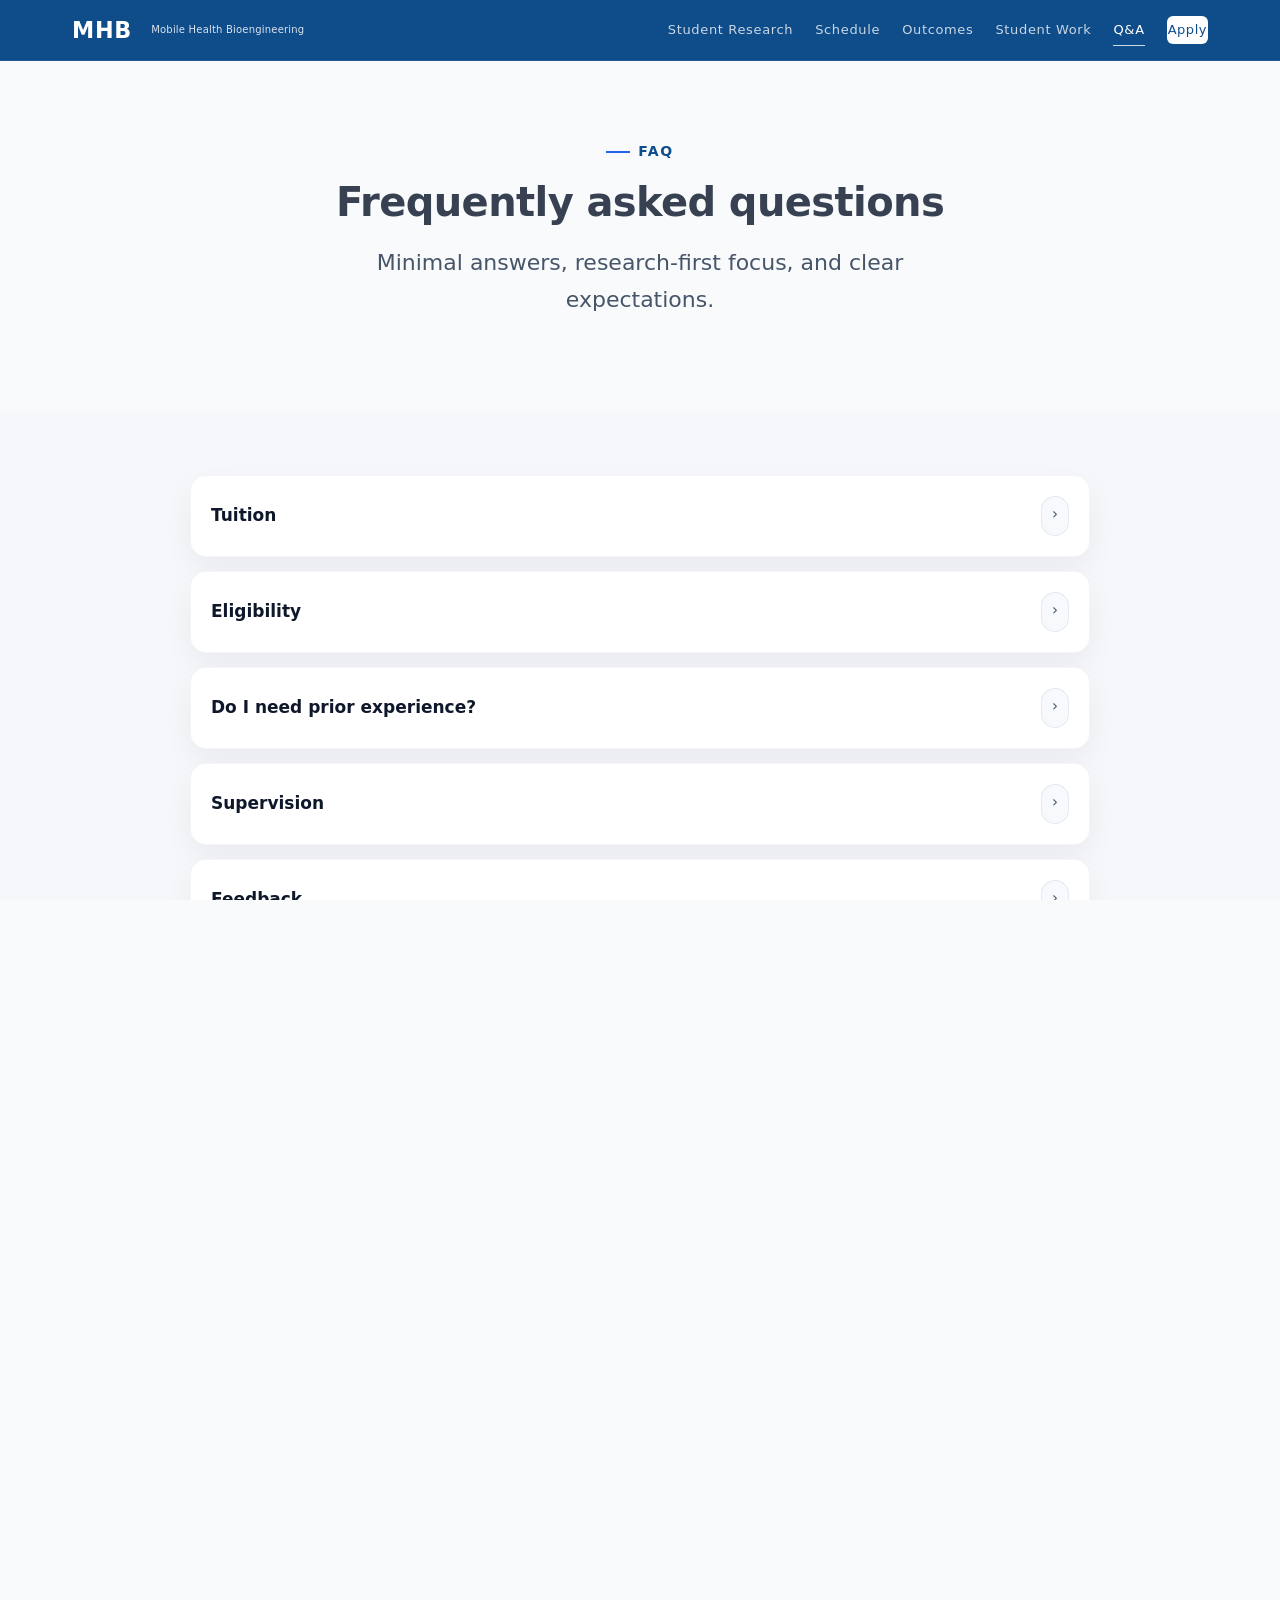
==== faq.html @ d77f0f06 "upload site" ====
<!doctype html>
<html lang="en">
<head>
  <meta charset="UTF-8" />
  <meta name="viewport" content="width=device-width, initial-scale=1.0" />
  <title>FAQ | Mobile Health Bioengineering (MHB)</title>
  <link rel="icon" href="favicon.ico?v=2" />
  <link rel="icon" type="image/png" sizes="32x32" href="favicon-32.png?v=2" />
  <link rel="icon" type="image/png" sizes="16x16" href="favicon-16.png?v=2" />
  <link rel="apple-touch-icon" href="apple-touch-icon.png?v=2" />
  <link rel="stylesheet" href="styles.css" />
</head>
<body>
  <a class="skip-link" href="#main">Skip to content</a>

  <header class="site-header">
    <div class="container header-inner">
            <a href="index.html" class="brand logo-wrapper" aria-label="Go to homepage">
        <img class="brand-logo logo" src="logo-navbar.svg" alt="Mobile Health Bioengineering logo" />
        <small>Mobile Health Bioengineering</small>
      </a>
      <button type="button" class="nav-toggle" id="nav-toggle" aria-expanded="false" aria-controls="primary-nav" aria-label="Open menu">
        <span class="nav-toggle-bars" aria-hidden="true">
          <span class="nav-toggle-bar"></span>
          <span class="nav-toggle-bar"></span>
          <span class="nav-toggle-bar"></span>
        </span>
      </button>
      <nav class="nav" id="primary-nav" aria-label="Primary">
        <a data-nav="student-research" href="index.html#student-research">Student Research</a>
        <a data-nav="schedule" href="schedule.html">Schedule</a>
        <a data-nav="outcomes" href="program-outcomes.html">Outcomes</a>
        <a data-nav="showcase" href="showcase.html">Student Work</a>
        <a data-nav="faq" href="faq.html">Q&amp;A</a>
        <a class="nav-apply" href="https://forms.gle/hPSidrdWYzqVXL1z7" target="_blank" rel="noreferrer">Apply</a>
      </nav>
    </div>
  </header>

  <main id="main" class="main">
    <section class="section-tight">
      <div class="container faq-page-header">
        <div class="page-centered">
          <div class="section-title">FAQ</div>
          <h1 class="h2">Frequently asked questions</h1>
          <p class="lead faq-page-intro">
            Minimal answers, research-first focus, and clear expectations.
          </p>
        </div>
      </div>
    </section>

    <section class="section faq-page-section">
      <div class="container">
        <div class="faq-shell">
          <div class="faq" aria-label="FAQ accordion">
          <details>
            <summary>
              <span class="q">Tuition</span>
              <span class="chev" aria-hidden="true"><span>›</span></span>
            </summary>
            <div class="a">
              <p><strong>Program tuition:</strong> <strong>$7,500</strong>.</p>
              <p style="margin-top:12px;"><strong>Additional fee ($1,500):</strong> covers coordinated <strong>housing and meals</strong> during the onsite segment, together with <strong>equipment and materials</strong> required for labs, prototyping, and project work (allocated by the program; not a separate retail purchase).</p>
              <p style="margin-top:12px;color:var(--muted);font-size:14px;">Figures are stated in USD; any updates are confirmed at offer or enrollment.</p>
            </div>
          </details>

          <details>
            <summary>
              <span class="q">Eligibility</span>
              <span class="chev" aria-hidden="true"><span>›</span></span>
            </summary>
            <div class="a">
              <p>MHB is intended for <strong>high school and undergraduate students</strong> who want structured, mentor-led exposure to mobile health, wearable sensing, and bioengineering research—not a passive lecture series, but a sequenced research experience with lab deliverables.</p>
              <p style="margin-top:12px;">We do <strong>not</strong> expect prior research publications or advanced programming. Helpful (but not strictly required) backgrounds include: comfort with high-school mathematics and basic science coursework; willingness to read short technical excerpts; and reliable written English for notes, short summaries, and team communication. Students should be prepared to follow safety and protocol guidance in shared lab settings.</p>
            </div>
          </details>

          <details>
            <summary>
              <span class="q">Do I need prior experience?</span>
              <span class="chev" aria-hidden="true"><span>›</span></span>
            </summary>
            <div class="a">
              <strong>No experience is required</strong>. Students are supported through foundations, lab guidance, and structured research milestones.
            </div>
          </details>

          <details>
            <summary>
              <span class="q">Supervision</span>
              <span class="chev" aria-hidden="true"><span>›</span></span>
            </summary>
            <div class="a">
              Students receive <strong>full support</strong> throughout online and onsite phases, including lab mentorship and research check-ins.
            </div>
          </details>

          <details>
            <summary>
              <span class="q">Feedback</span>
              <span class="chev" aria-hidden="true"><span>›</span></span>
            </summary>
            <div class="a">
              Feedback is delivered through <strong>mentorship</strong>: review cycles on proposals, data interpretation, and presentation preparation.
            </div>
          </details>

          <details>
            <summary>
              <span class="q">Outcomes</span>
              <span class="chev" aria-hidden="true"><span>›</span></span>
            </summary>
            <div class="a">
              Students leave with a <strong>research proposal</strong>, documented <strong>hands-on lab experience</strong>, and practice in scientific communication.
            </div>
          </details>

          <details>
            <summary>
              <span class="q">What makes MHB different?</span>
              <span class="chev" aria-hidden="true"><span>›</span></span>
            </summary>
            <div class="a">
              <p>Most short programs either teach tools in isolation or offer a generic “STEM experience.” MHB is built as a <strong>compressed research arc</strong>: you move from motivating clinical or behavioral questions, through measurement design and wearable sensing, to signal interpretation, responsible use of data, and scientific communication—closer to how contemporary mHealth labs actually operate.</p>
              <p style="margin-top:12px;">The sequence deliberately couples <strong>hardware and software literacy</strong> (sensing modalities, constraints, failure modes) with <strong>methods thinking</strong> (what can be claimed from which signals, and what cannot). That integration is what allows work to feel like research engineering rather than a kit-based exercise.</p>
              <p style="margin-top:12px;">MHB also situates the technical stack in a <strong>real institutional and translational context</strong>: proximity to leading medical and engineering ecosystems, and collaboration with industry partners in wearable health, frames problems the way funders, clinicians, and reviewers frame them—feasibility, human factors, and evidence quality included.</p>
              <p style="margin-top:12px;color:var(--muted);font-size:14px;">In short: the difference is not a single flashy project, but a coherent pipeline from question → instrumentation → analysis → communication, held to the expectations of serious mobile health inquiry.</p>
            </div>
          </details>
        </div>
        </div>
      </div>
    </section>

    <section class="section-tight">
      <div class="container soft-cta">
        <div class="section-title">If you’re ready</div>
        <div class="h2">Apply to MHB</div>
        <p class="cta-note">Limited spots available. Applications are reviewed by faculty.</p>
        <div class="cta-wrap apply-cta-actions">
          <a class="btn btn-primary btn-apply" href="https://forms.gle/hPSidrdWYzqVXL1z7" target="_blank" rel="noreferrer">Apply Now</a>
          <a class="btn btn-secondary" href="mailto:chris@sensewhyinc.com?subject=MHB%20Inquiry">Contact Us</a>
        </div>
      </div>
    </section>
  </main>

  <footer class="footer">
    <div class="container footer-inner">
      <div>
        <div style="font-weight:680;color:var(--text);">Mobile Health Bioengineering (MHB)</div>
        <div style="margin-top:6px;">Hands-on mobile health, sensing, and bioengineering research education.</div>
      </div>
      <div style="max-width:46ch;">
        <div>Contact: <span class="muted">chris@sensewhyinc.com</span></div>
        <div style="margin-top:6px;">Selective mobile health and bioengineering research program.</div>
      </div>
      <div class="footer-col footer-partner">
        <div class="footer-partner-name">SenseWhy Inc.</div>
        <p class="footer-partner-tagline">Mobile health technology company · Wearable sensing, behavioral analytics, and digital health systems.</p>
        <p class="footer-partner-address">Chicago, Illinois, United States</p>
        <p class="footer-partner-web"><a href="https://www.sensewhyinc.com/" target="_blank" rel="noopener noreferrer">sensewhyinc.com</a></p>
      </div>
    </div>
  </footer>

  <script defer src="site.js"></script>
</body>
</html>
---- styles.css ----
:root{
  --bg:#FFFFFF;
  --text:#0f172a;
  --muted:#475569;
  --line:#D5E4F4;
  --soft:#EDF6FF;
  --focus:#71B7FF;
  --primary:#0F4C8A;
  --secondary:#71B7FF;
  --lab-bg:#F4FAFF;
  --lab-section:#E8F3FF;
  --radius:18px;
  --surface-radius:16px;
  --shadow-soft:0 8px 24px rgba(0,0,0,0.04);
  --shadow-soft-hover:0 16px 40px rgba(0,0,0,0.08);
}

*{ box-sizing:border-box; }

html,body{ height:100%; }

body{
  margin:0;
  background:#f8fafc;
  color:#374151;
  font-family: ui-sans-serif, system-ui, -apple-system, Segoe UI, Roboto, Helvetica, Arial, "Apple Color Emoji","Segoe UI Emoji";
  font-size:15px;
  line-height:1.7;
}

html{
  -webkit-text-size-adjust:100%;
  text-size-adjust:100%;
  scroll-padding-top:96px;
}

html, body{
  overflow-x:hidden;
  max-width:100%;
}

img, video, svg, canvas{
  max-width:100%;
  height:auto;
}

h1, h2, h3{
  letter-spacing:-0.02em;
  line-height:1.2;
}

h1{
  font-size:36px;
  line-height:1.2;
  font-weight:700;
}

h2{
  font-size:26px;
  line-height:1.3;
  font-weight:600;
}

h3{
  font-size:20px;
  line-height:1.4;
  font-weight:600;
}

h4{
  font-size:14px;
  letter-spacing:0.06em;
  text-transform:uppercase;
  color:#6B7280;
}

p{
  line-height:1.7;
  color:#374151;
  margin-bottom:12px;
  max-width:65ch;
}

ul{
  padding-left:18px;
}

li{
  line-height:1.65;
}

a{ color:inherit; text-decoration:none; }
a:hover{ text-decoration:underline; }

.skip-link{
  position:absolute;
  left:-999px;
  top:8px;
  background: #ffffff;
  border:1px solid var(--line);
  padding:10px 12px;
  border-radius:12px;
  z-index:999;
}
.skip-link:focus{ left:12px; outline:2px solid var(--focus); outline-offset:2px; }

.container{
  max-width:1200px;
  padding:0 24px;
  margin:0 auto;
}

.site-header{
  position:fixed;
  left:0;
  right:0;
  top:0;
  background: var(--primary);
  backdrop-filter: blur(0);
  border-bottom:1px solid rgba(255,255,255,0.08);
  z-index:20;
  transition: background 300ms ease, backdrop-filter 300ms ease, border-color 300ms ease, box-shadow 300ms ease;
}

.site-header.scrolled{
  background: rgba(15,76,138,0.92);
  backdrop-filter: blur(12px);
  border-bottom-color: rgba(255,255,255,0.1);
  box-shadow: 0 8px 24px rgba(10,48,92,0.22);
}

.header-inner{
  display:flex;
  align-items:center;
  justify-content:space-between;
  padding:16px 32px;
  gap:26px;
  transition: padding 300ms ease;
}

.site-header.scrolled .header-inner{
  padding:12px 32px;
}

/* Mobile nav toggle — hidden on desktop */
.nav-toggle{
  display:none;
  align-items:center;
  justify-content:center;
  width:44px;
  height:44px;
  padding:0;
  margin:0 0 0 auto;
  border:1px solid rgba(255,255,255,0.38);
  border-radius:10px;
  background:rgba(255,255,255,0.1);
  color:#fff;
  cursor:pointer;
  flex-shrink:0;
  transition:background 0.2s ease, border-color 0.2s ease;
}

.nav-toggle:hover{
  background:rgba(255,255,255,0.16);
  border-color:rgba(255,255,255,0.55);
}

.nav-toggle:focus-visible{
  outline:2px solid var(--focus);
  outline-offset:2px;
}

.nav-toggle-bars{
  display:flex;
  flex-direction:column;
  justify-content:center;
  gap:5px;
  width:20px;
}

.nav-toggle-bar{
  display:block;
  height:2px;
  width:100%;
  background:#fff;
  border-radius:1px;
  transition:transform 0.25s ease, opacity 0.2s ease;
}

.site-header.is-nav-open .nav-toggle-bar:nth-child(1){
  transform:translateY(7px) rotate(45deg);
}

.site-header.is-nav-open .nav-toggle-bar:nth-child(2){
  opacity:0;
}

.site-header.is-nav-open .nav-toggle-bar:nth-child(3){
  transform:translateY(-7px) rotate(-45deg);
}

.brand,
.logo-wrapper{
  display:flex;
  align-items:center;
  gap:12px;
  color:#ffffff;
  text-decoration:none;
}

.logo-wrapper{
  cursor:pointer;
  transition:opacity 0.2s ease;
}

.logo-wrapper:hover,
.logo-wrapper:focus-visible{
  text-decoration:none;
  opacity:0.85;
}

.logo-wrapper:focus-visible{
  outline:2px solid var(--focus);
  outline-offset:3px;
}

.brand small{
  display:inline-block;
  margin:0;
  padding:0;
  border:0;
  color:rgba(255,255,255,0.85);
  font-weight:500;
  font-size:10px;
  line-height:1.25;
  letter-spacing:0.02em;
  text-transform:none;
  white-space:nowrap;
  text-decoration:none;
}

.brand small::before,
.brand small::after{
  content:none;
}

.brand-logo,
.logo{
  display:block;
  flex-shrink:0;
  height:28px;
  width:auto;
  max-height:28px;
  object-fit:contain;
  object-position:left center;
  background:transparent;
  padding:0;
  margin:0;
  border:0;
  mix-blend-mode:normal;
  opacity:1;
}

.brand-logo:hover,
.logo:hover{
  opacity:1;
}

.nav{
  display:flex;
  flex-wrap:wrap;
  gap:22px;
  justify-content:flex-end;
  align-items:center;
}
.nav a{
  position:relative;
  font-size:13px;
  color:rgba(255,255,255,0.78);
  letter-spacing:0.05em;
  font-weight:400;
  text-decoration:none;
  padding:2px 0;
  border:none;
  border-radius:0;
}
.nav a:hover{
  color:#ffffff;
  text-decoration:none;
}
.nav a.active{
  color:#ffffff;
}
.nav a::after{
  content:"";
  position:absolute;
  left:0;
  bottom:-3px;
  width:100%;
  height:1px;
  background:rgba(255,255,255,0.8);
  transform:scaleX(0);
  transform-origin:left;
  transition:transform 200ms ease;
}
.nav a:hover::after{
  transform:scaleX(1);
}
.nav a.active::after{
  transform:scaleX(1);
}

.nav a.nav-apply{
  border:1px solid rgba(255,255,255,0.72);
  border-radius:6px;
  padding:7px 12px;
  letter-spacing:0.04em;
  color:var(--primary);
  background:#ffffff;
}
.nav a.nav-apply::after{
  display:none;
}
.nav a.nav-apply:hover{
  background:var(--lab-bg);
  border-color:#ffffff;
  color:var(--primary);
}
.nav a.nav-apply.active{
  border-color:#ffffff;
  color:var(--primary);
}

.main{
  padding-bottom:64px;
  padding-top:96px;
}

.section{
  padding-top:64px;
  padding-bottom:64px;
  margin-top:48px;
}

.section-tight{
  padding-top:44px;
  padding-bottom:44px;
}

.section-title{
  margin:0 0 14px 0;
  font-size:14px;
  letter-spacing:0.12em;
  text-transform:uppercase;
  color:var(--primary);
  font-weight:650;
}

.section-title::before{
  content:"";
  display:inline-block;
  width:24px;
  height:2px;
  background:#2563eb;
  margin-right:8px;
  vertical-align:middle;
}

.section-heading{
  max-width:760px;
  margin-bottom:24px;
}

.student-research-heading-compact{
  margin-bottom:24px;
}

.student-research-heading-compact .section-heading-copy{
  margin-top:0;
}

.section-heading-title{
  margin:0 0 8px 0;
  color:var(--text);
  font-size:clamp(34px, 4vw, 48px);
  line-height:1.2;
  letter-spacing:-0.02em;
  font-weight:690;
}

.section-heading-copy{
  margin:0;
  max-width:640px;
  color:rgba(0,0,0,0.6);
  font-size:17px;
  line-height:1.6;
}

.surface-card{
  padding:20px;
  border:1px solid rgba(0,0,0,0.04);
  border-radius:16px;
  background:#ffffff;
  box-shadow:0 8px 24px rgba(0,0,0,0.04);
  transition:all 0.2s ease;
}

.surface-card:hover{
  transform:translateY(-2px);
  border-color:rgba(0,0,0,0.06);
  box-shadow:0 12px 32px rgba(0,0,0,0.06);
}

.home-section-muted{
  background:#f1f5f9;
}

.home-section-accent{
  background:#f8fafc;
}

.section-tight.home-section-accent{
  padding-top:36px;
  padding-bottom:28px;
}


.research-questions{
  display:flex;
  flex-direction:column;
  gap:32px;
  margin-top:40px;
}

.research-question{
  max-width:38rem;
}

.question-left{
  align-self:flex-start;
}

.question-center{
  align-self:center;
}

.question-right{
  align-self:flex-end;
  text-align:right;
}

.question-offset{
  margin-left:48px;
}

.question-last{
  margin-right:40px;
}

.research-question-inner{
  display:inline-block;
  transition:transform 300ms ease-out, color 300ms ease-out;
}

.research-question-inner:hover{
  transform:translateX(3px);
}

.research-question-num{
  margin-bottom:10px;
  font-size:11px;
  font-weight:500;
  letter-spacing:0.2em;
  color:rgba(15,76,138,0.32);
}

.research-question p{
  margin:0;
  font-size:clamp(20px, 2vw, 24px);
  line-height:1.75;
  font-weight:500;
  color:var(--text);
  transition:color 300ms ease-out;
}

.research-question-inner:hover p{
  color:var(--primary);
}

.student-research-heading{
  max-width:760px;
  margin-top:4px;
}

.student-research-title{
  margin:0;
  color:var(--text);
  font-size:clamp(38px, 4.4vw, 56px);
  line-height:1.02;
  letter-spacing:-0.03em;
  font-weight:690;
}

.student-research-subtitle{
  margin:16px 0 0 0;
  color:var(--muted);
  font-size:18px;
  line-height:1.75;
}

.student-research-featured{
  display:flex;
  flex-direction:column;
  gap:24px;
  margin-top:24px;
  margin-bottom:16px;
}

.featured-project{
  display:grid;
  grid-template-columns:1.2fr 1fr;
  gap:40px;
  align-items:center;
  padding:32px;
  border-radius:20px;
  background:#ffffff;
}

.student-research-feature-panel{
  flex:1 1 0;
  display:flex;
  flex-direction:column;
  padding:24px;
}

.featured-content{
  display:flex;
  flex-direction:column;
  justify-content:center;
  max-width:640px;
  padding:0;
}

.student-research-feature-title{
  margin:0;
  color:var(--text);
  font-size:clamp(30px, 3vw, 42px);
  line-height:1.12;
  letter-spacing:-0.03em;
  font-weight:640;
}

.student-research-feature-copy{
  max-width:52ch;
  margin:16px 0 0 0;
  color:var(--muted);
  font-size:16px;
  line-height:1.7;
}

.student-research-tag-row{
  display:flex;
  flex-wrap:wrap;
  gap:12px;
  margin-top:24px;
}

.student-research-tag{
  display:inline-flex;
  align-items:center;
  justify-content:center;
  border:1px solid transparent;
  border-radius:999px;
  background:rgba(37, 99, 235, 0.08);
  padding:6px 12px;
  color:#2563eb;
  font-size:11px;
  font-weight:500;
  letter-spacing:0.02em;
}

.student-research-components{
  margin-top:32px;
}

.section-container{
  width:100%;
  max-width:1200px;
  margin:0 auto;
  margin-top:0;
  padding:0 24px;
  padding-top:0;
}

.student-research-components-label{
  margin:0 0 12px 0;
  color:#9ca3af;
  font-size:12px;
  letter-spacing:0.12em;
  text-transform:uppercase;
}

.student-research-components-grid{
  display:grid;
  grid-template-columns:repeat(3, minmax(0, 1fr));
  gap:20px;
}

.student-research-component-card{
  min-height:100%;
  padding:18px 18px 16px 18px;
  border-radius:16px;
  border:1px solid rgba(15,23,42,0.05);
  border-top:3px solid rgba(59,130,246,0.35);
  background:#f8fbff;
  box-shadow:0 8px 22px rgba(15,23,42,0.04);
  transition:transform 0.2s ease, box-shadow 0.2s ease, border-color 0.2s ease;
}

.student-research-component-card:hover{
  transform:translateY(-2px);
  box-shadow:0 14px 32px rgba(15,23,42,0.08);
  border-color:rgba(15,23,42,0.08);
}

.student-research-component-card h4{
  margin:0;
  color:var(--text);
  font-size:16px;
  line-height:1.2;
  font-weight:680;
  letter-spacing:-0.01em;
}

.student-research-component-card p{
  margin:10px 0 0 0;
  color:var(--muted);
  font-size:14px;
  line-height:1.65;
}

.component-image{
  width:100%;
  height:120px;
  object-fit:cover;
  border-radius:10px;
  margin-bottom:12px;
}

.student-research-poster-card{
  display:flex;
  align-items:center;
  justify-content:center;
  padding:0;
  text-decoration:none;
  width:100%;
  cursor:pointer;
}

.student-research-poster-card img{
  width:100%;
  max-width:420px;
  height:auto;
  display:block;
  border-radius:12px;
  object-fit:contain;
  background:#f8fafc;
  box-shadow:0 10px 28px rgba(15,23,42,0.08);
  transition:transform 0.25s ease, box-shadow 0.25s ease;
}

.student-research-poster-card:hover img{
  transform:scale(1.02);
  box-shadow:0 18px 44px rgba(15,23,42,0.14);
}

.featured-image{
  display:flex;
  justify-content:center;
  align-items:center;
}

.student-research-topics{
  border-top:1px solid rgba(0,0,0,0.06);
  margin-top:16px;
  padding-top:20px;
}

.student-research-topics-shell{
  max-width:1200px;
  margin:0 auto;
  margin-top:0;
  padding:0;
  border-radius:0;
  background:transparent;
}

.project-grid{
  display:grid;
  grid-template-columns:repeat(3, 1fr);
  gap:28px;
  margin-top:16px;
  align-items:stretch;
}

.student-research-topics-grid{
  grid-template-columns:repeat(3, 1fr);
  gap:24px;
  margin-top:0;
  align-items:stretch;
}

.student-research-topic-link{
  display:block;
  height:100%;
  color:inherit;
  text-decoration:none;
}

.student-research-topic-link:hover{
  text-decoration:none;
}

.student-research-topics .project-card{
  width:100%;
  height:100%;
  display:flex;
  flex-direction:column;
  justify-content:space-between;
  background:#ffffff;
  border:1px solid rgba(17,24,39,0.06);
  border-radius:16px;
  padding:20px;
  transition:all 0.2s ease;
}

.student-research-topics .project-card:hover{
  transform:translateY(-4px);
  box-shadow:0 8px 24px rgba(0,0,0,0.08);
}

.student-research-topics .student-research-sticker-thumb{
  margin:0 0 16px 0;
  width:100%;
  height:180px;
  border-radius:12px;
  overflow:hidden;
  background:#f3f8ff;
  box-shadow:none;
}

.student-research-topics .student-research-sticker-thumb img{
  display:block;
  width:100%;
  height:160px;
  object-fit:cover;
  border-radius:12px;
}

.student-research-topics .project-card img{
  transition:transform 0.3s ease;
}

.student-research-topics .project-card:hover img{
  transform:scale(1.05);
}

.student-research-topics .project-tag{
  margin:0 0 8px 0;
  font-size:12px;
  color:#6b7280;
  letter-spacing:0.05em;
  text-transform:uppercase;
}

.student-research-topics .project-title{
  margin:0 0 8px 0;
  font-size:20px;
  font-weight:600;
  color:#111827;
  line-height:1.3;
}

.student-research-topics .project-desc{
  margin:0;
  font-size:14px;
  color:#6b7280;
  line-height:1.6;
}

.student-research-sticker{
  position:relative;
  display:flex;
  flex-direction:column;
  min-height:100%;
  padding:26px 22px 24px 22px;
}

.student-research-sticker-thumb{
  margin:0 0 18px 0;
  overflow:hidden;
  border-radius:12px;
  aspect-ratio:16 / 9;
  background:#f3f8ff;
  box-shadow:0 8px 20px rgba(15,23,42,0.06);
}

.student-research-sticker-thumb img{
  display:block;
  width:100%;
  height:100%;
  object-fit:cover;
  border-radius:12px;
}

.sticker-1,
.sticker-2,
.sticker-3,
.sticker-4,
.sticker-5{ transform:none; }

.student-research-sticker-label{
  display:inline-flex;
  margin-bottom:16px;
  border-radius:999px;
  background:#E7F2FF;
  padding:6px 10px;
  color:#94a3b8;
  font-size:11px;
  font-weight:650;
  letter-spacing:0.08em;
}

.student-research-sticker-num{
  position:absolute;
  top:20px;
  right:22px;
  color:#94a3b8;
  font-size:24px;
  font-weight:700;
  line-height:1;
  opacity:0.45;
}

.student-research-topic-title{
  display:-webkit-box;
  color:var(--text);
  font-size:clamp(19px, 1.45vw, 24px);
  font-weight:680;
  line-height:1.3;
  letter-spacing:-0.02em;
  -webkit-line-clamp:2;
  -webkit-box-orient:vertical;
  overflow:hidden;
}

.student-research-topic-desc{
  margin:12px 0 0 0;
  color:var(--muted);
  font-size:14px;
  line-height:1.6;
  white-space:nowrap;
  overflow:hidden;
  text-overflow:ellipsis;
}

.student-research-more{
  margin-top:24px;
  display:flex;
  justify-content:center;
}

.student-research-more-link{
  display:inline-flex;
  align-items:center;
  gap:8px;
  padding:12px 18px;
  border:1px solid rgba(15,76,138,0.12);
  border-radius:999px;
  background:rgba(255,255,255,0.78);
  color:var(--primary);
  font-size:14px;
  font-weight:600;
  text-decoration:none;
  transition:transform 220ms ease, box-shadow 220ms ease, border-color 220ms ease, background 220ms ease;
}

.student-research-more-link:hover{
  transform:translateY(-2px);
  border-color:rgba(15,76,138,0.2);
  box-shadow:0 10px 24px rgba(15,23,42,0.06);
  background:#ffffff;
  text-decoration:none;
}

@media (max-width: 1024px){
  .student-research-topics-grid{
    grid-template-columns:repeat(2, minmax(0, 1fr));
  }
}

.h1{
  font-size: clamp(48px, 6.1vw, 82px);
  line-height:0.95;
  letter-spacing:-0.02em;
  margin:0;
  font-weight:720;
}

.h2{
  font-size: clamp(28px, 3.2vw, 40px);
  letter-spacing:-0.015em;
  margin:0;
  font-weight:690;
}

.lead{
  font-size: clamp(18px, 2.1vw, 22px);
  color:var(--muted);
  margin-top:18px;
  margin-bottom:0;
}

.muted{
  color:var(--muted);
}

.hero{
  position:relative;
  min-height:64vh;
  overflow:hidden;
  background:#071A33;
  margin-top:-96px;
  margin-bottom:16px;
}

.hero-kicker{
  margin:0 0 20px 0;
  font-size:11px;
  font-weight:650;
  letter-spacing:0.18em;
  text-transform:uppercase;
  color:var(--muted);
}

.hero-kicker-light{
  margin:0;
  color:rgba(255,255,255,0.78);
}

.hero-bg{
  position:absolute;
  inset:0;
  background-image:url("home1.png");
  background-size:cover;
  background-position:center;
}

.hero-bg::after{
  content:"";
  position:absolute;
  inset:0;
  background-image:
    linear-gradient(rgba(255,255,255,0.035) 1px, transparent 1px),
    linear-gradient(90deg, rgba(255,255,255,0.035) 1px, transparent 1px);
  background-size:52px 52px;
  mask-image:linear-gradient(to bottom, rgba(0,0,0,0.55), rgba(0,0,0,0.12));
  pointer-events:none;
}

.hero-overlay{
  position:absolute;
  inset:0;
  background:linear-gradient(
    125deg,
    rgba(7,26,51,0.88) 0%,
    rgba(15,76,138,0.52) 42%,
    rgba(15,23,42,0.38) 100%
  );
}

.hero::after{
  content:"";
  position:absolute;
  top:0;
  right:0;
  width:min(48%, 540px);
  height:100%;
  z-index:0;
  pointer-events:none;
  background-image:radial-gradient(circle at center, rgba(147,197,253,0.14) 1.2px, transparent 1.5px);
  background-size:22px 22px;
  opacity:0.65;
  mask-image:linear-gradient(to left, rgba(0,0,0,0.9), transparent);
}

.hero-shell{
  position:relative;
  z-index:2;
  max-width:1200px;
  min-height:64vh;
  margin:0 auto;
  /* Clear fixed header (main padding 96px − hero pull-up); flex-start avoids vertical centering under nav */
  padding:max(112px, calc(env(safe-area-inset-top, 0px) + 96px)) 32px 40px 32px;
  display:flex;
  align-items:flex-start;
}

.hero-copy{
  max-width:600px;
}

.hero-copy .h1{
  margin-bottom:8px;
  line-height:1.02;
}

.hero-topline{
  display:flex;
  align-items:center;
  gap:14px;
  margin-bottom:10px;
}

.hero-play{
  display:inline-flex;
  align-items:center;
  justify-content:center;
  width:36px;
  height:40px;
  border:1px solid rgba(255,255,255,0.4);
  border-radius:999px;
  color:#ffffff;
  font-size:14px;
}

.hero-title-light{
  color:#ffffff;
}

.hero-where{
  margin-top:24px;
  font-size: clamp(22px, 2.2vw, 30px);
  line-height:1.25;
  letter-spacing:-0.012em;
  font-weight:620;
  color:var(--muted);
}

.hero-where-light{
  color:rgba(226,232,240,0.96);
}

.hero-sub{
  margin-top:16px;
  color:#31445e;
  max-width:520px;
  font-size:20px;
  line-height:1.5;
  letter-spacing:-0.01em;
}

.hero-sub-light{
  color:rgba(203,213,225,0.95);
  font-size:16px;
  line-height:1.68;
  margin-top:10px;
}

.hero-cta{
  display:flex;
  flex-wrap:wrap;
  gap:12px;
  margin-top:34px;
  align-items:center;
}

.btn{
  display:inline-flex;
  align-items:center;
  justify-content:center;
  padding:10px 16px;
  border-radius:999px;
  border:1px solid var(--primary);
  background:#ffffff;
  color:var(--primary);
  font-weight:620;
  font-size:13px;
  letter-spacing:0.01em;
  text-decoration:none;
  transition:transform 220ms ease, box-shadow 220ms ease, border-color 220ms ease, background 220ms ease, color 220ms ease;
}
.btn:hover{
  text-decoration:none;
  border-color:var(--primary);
  background: var(--soft);
  transform:translateY(-2px);
}
.btn-primary{
  border-color:transparent;
  background:linear-gradient(135deg, #2563eb, #1d4ed8);
  color:#ffffff;
  box-shadow:0 6px 16px rgba(37, 99, 235, 0.25);
}
.btn-primary:hover{
  border-color:transparent;
  background:linear-gradient(135deg, #1d4ed8, #1e40af);
  color:#ffffff;
  transform:translateY(-1px);
  box-shadow:0 10px 22px rgba(37, 99, 235, 0.3);
}

.btn-secondary{
  border-color:rgba(15,23,42,0.08);
  background:#ffffff;
  color:var(--text);
}

.btn-secondary:hover{
  border-color:rgba(15,76,138,0.12);
  background:#f8fbff;
  color:var(--primary);
}

.btn-apply{
  padding:12px 20px;
  font-size:14px;
  font-weight:680;
  letter-spacing:0.02em;
}

.hero-actions{
  margin-top:16px;
  display:flex;
  flex-direction:column;
  align-items:flex-start;
  gap:14px;
}

.hero-primary-btn{
  padding:16px 28px;
  font-size:15px;
  box-shadow:0 16px 32px rgba(37,99,235,0.32);
  transition:transform 0.2s ease, box-shadow 0.2s ease;
}

.hero-primary-btn:hover{
  transform:translateY(-2px);
  box-shadow:0 20px 44px rgba(59,130,246,0.45), 0 0 0 1px rgba(147,197,253,0.25);
}

.hero-link-list{
  display:flex;
  flex-wrap:wrap;
  gap:18px 24px;
}

.hero-inline-link{
  display:inline-flex;
  align-items:center;
  gap:8px;
  color:rgba(226,232,240,0.72);
  font-size:14px;
  font-weight:500;
  text-decoration:none;
  opacity:0.88;
  transition:color 0.2s ease, opacity 0.2s ease, text-decoration-color 0.2s ease;
}

.hero-inline-link:hover{
  color:#ffffff;
  opacity:1;
  text-decoration:underline;
  text-underline-offset:4px;
  text-decoration-color:rgba(255,255,255,0.45);
}

.hero-meta{
  margin:18px 0 0 0;
  color:rgba(226,232,240,0.88);
  font-size:13px;
  line-height:1.6;
}

/* ===== Hero Partner (clean version) ===== */

.hero-partner {
  margin-top: 14px;
  display: flex;
  align-items: center;
  gap: 12px;
  font-size: 14px;
  color: rgba(255,255,255,0.78);
}

.hero-partner-logo-link {
  display: inline-flex;
  line-height: 0;
  border-radius: 6px;
  transition: opacity 0.2s ease, transform 0.2s ease;
}

.hero-partner-logo-link:focus-visible {
  outline: 2px solid rgba(147, 197, 253, 0.85);
  outline-offset: 3px;
}

.hero-partner-logo-link:hover img,
.hero-partner-logo-link:focus-visible img {
  opacity: 1;
}

.hero-partner img {
  height: 38px;
  width: auto;
  opacity: 0.92;
  display: block;
  transition: opacity 0.2s ease;
}

.apply-cta{
  padding:34px 32px;
  text-align:center;
}

.apply-cta h2{
  margin:0;
  color:var(--text);
  font-size:clamp(28px, 3vw, 38px);
  line-height:1.08;
  letter-spacing:-0.02em;
  font-weight:690;
}

.apply-cta p{
  margin:12px auto 0 auto;
  max-width:42ch;
  color:var(--muted);
  font-size:16px;
  line-height:1.7;
}

.apply-cta-actions{
  margin-top:20px;
  display:flex;
  justify-content:center;
  gap:12px;
  flex-wrap:wrap;
}

.apply-cta-note{
  margin:14px 0 0 0;
  color:var(--primary);
  font-size:12px;
  font-weight:650;
  letter-spacing:0.08em;
  text-transform:uppercase;
}

.project-apply-section{
  padding-top:0;
}

.schedule-overview-section{
  background:#f5f7fb;
}

.container--schedule-wide{
  max-width:1100px;
  padding-left:18px;
  padding-right:18px;
}

.schedule-overview-section .schedule-page-shell{
  padding:42px 28px 44px;
}

.schedule-overview-section .schedule-course-header{
  max-width:none;
  margin-bottom:26px;
}

.schedule-overview-section .schedule-page-shell > .schedule-course-header .schedule-course-copy{
  max-width:78ch;
  font-size:18px;
  line-height:1.78;
}

.schedule-overview-section .schedule-content .schedule-tags + .schedule-overview-key-hero{
  margin-top:10px;
}

.schedule-overview-key-hero__grid{
  display:grid;
  grid-template-columns:1fr 1fr;
  gap:32px;
  align-items:start;
}

.schedule-overview-key-hero__aside{
  display:flex;
  flex-direction:column;
  gap:18px;
  min-width:0;
}

.schedule-overview-key-hero .schedule-detail-grid{
  margin-top:0;
  width:100%;
  max-width:none;
  min-width:0;
}

.schedule-overview-key-hero .schedule-detail-block{
  width:100%;
  max-width:none;
  padding:36px 38px;
  border-radius:16px;
  background:#f8fafc;
  border:1px solid rgba(15,23,42,0.06);
  box-shadow:none;
}

.schedule-overview-key-hero .schedule-detail-block h4{
  font-size:12px;
  letter-spacing:0.1em;
}

.schedule-overview-key-hero .schedule-detail-block .schedule-detail-list li{
  font-size:18px;
  line-height:1.82;
  margin-top:0;
  margin-bottom:14px;
}

.schedule-overview-key-hero .schedule-detail-block .schedule-detail-list li:last-child{
  margin-bottom:0;
}

.schedule-overview-mid-grid{
  display:grid;
  grid-template-columns:1fr 1.2fr;
  gap:32px;
  align-items:start;
  margin-top:16px;
  max-width:1100px;
  margin-left:auto;
  margin-right:auto;
}

.schedule-overview-section .schedule-content .schedule-overview-mid-grid .schedule-detail-grid{
  margin-top:0;
}

.schedule-overview-section .schedule-content .schedule-overview-mid-grid .schedule-program-structure{
  margin-top:0;
  min-width:0;
}

.schedule-overview-section .schedule-overview-mid-grid > .schedule-detail-grid .schedule-detail-block{
  padding:22px 24px;
  border-radius:12px;
  background:rgba(248,250,252,0.65);
  border:1px solid rgba(148,163,184,0.22);
  box-shadow:none;
}

.schedule-overview-section .schedule-overview-mid-grid > .schedule-detail-grid .schedule-detail-block p{
  max-width:none;
}

.schedule-overview-section .schedule-program-structure .schedule-course-copy{
  margin-top:6px;
}

.schedule-overview-section .schedule-program-structure .program-structure-cards{
  display:grid;
  grid-template-columns:1fr;
  gap:16px;
  margin-top:12px;
}

.schedule-overview-section .schedule-program-structure .program-structure-card{
  padding:20px;
  border-radius:14px;
  border:1px solid rgba(15,23,42,0.08);
  background:#ffffff;
  box-shadow:0 4px 16px rgba(15,23,42,0.07);
  transition:border-color 0.2s ease, box-shadow 0.22s ease, transform 0.22s ease;
}

.schedule-overview-section .schedule-program-structure .program-structure-card:hover{
  transform:translateY(-3px);
  border-color:rgba(15,23,42,0.12);
  box-shadow:0 10px 28px rgba(15,23,42,0.1);
}

.schedule-overview-section .schedule-program-structure .program-structure-card__title{
  font-size:17px;
  line-height:1.4;
}

.schedule-overview-section .schedule-program-structure .program-structure-card__body .program-schedule-daily-label{
  font-size:14px;
  line-height:1.52;
}

.schedule-overview-section .schedule-program-structure .program-structure-card--highlight{
  border-color:rgba(59,130,246,0.28);
  background:linear-gradient(165deg, #ffffff 0%, rgba(239,246,255,0.92) 100%);
  box-shadow:0 6px 22px rgba(59,130,246,0.1);
}

.schedule-overview-section .schedule-program-structure .program-structure-card--highlight:hover{
  border-color:rgba(37,99,235,0.38);
  box-shadow:0 12px 32px rgba(59,130,246,0.14);
}

.schedule-detail-grid--full{
  grid-template-columns:1fr;
}

.schedule-overview-section .schedule-content .schedule-detail-grid{
  margin-top:12px;
}

.schedule-overview-section .schedule-main-grid{
  display:grid;
  grid-template-columns:1fr;
  gap:32px;
  align-items:start;
  max-width:1100px;
  margin:12px auto 0 auto;
}

.schedule-overview-section .schedule-main-grid__left,
.schedule-overview-section .schedule-main-grid__right{
  display:flex;
  flex-direction:column;
  gap:20px;
}

.schedule-overview-section .schedule-main-grid__right{
  order:1;
}

.schedule-overview-section .schedule-main-grid__left{
  order:2;
}

.schedule-overview-section .schedule-main-grid__right .schedule-program-block{
  order:-1;
}

.schedule-overview-section .schedule-content .schedule-tags{
  gap:6px;
}

.schedule-overview-section .schedule-tags span{
  font-size:12px;
  padding:6px 10px;
  border-radius:999px;
  background:#F3F4F6;
}

.schedule-overview-section .schedule-card{
  background:#fff;
  border:1px solid #E5E7EB;
  border-radius:14px;
  padding:22px 24px;
  box-shadow:none;
}

.schedule-overview-section .schedule-card-title{
  margin:0 0 10px 0;
  font-size:13px;
  font-weight:600;
  letter-spacing:0.04em;
  color:#6B7280;
  text-transform:uppercase;
}

.schedule-overview-section .schedule-card .schedule-detail-list{
  margin-top:6px;
  padding-left:18px;
}

.schedule-overview-section .schedule-card .schedule-detail-list li{
  line-height:1.65;
  margin:0 0 8px 0;
}

.schedule-overview-section .schedule-card .schedule-detail-list li:last-child{
  margin-bottom:0;
}

.schedule-overview-section .schedule-program-block__title{
  margin:0 0 6px 0;
  font-size:13px;
  font-weight:600;
  letter-spacing:0.04em;
  color:#6B7280;
  text-transform:uppercase;
}

.schedule-overview-section .schedule-program-block{
  margin-top:10px;
}

.schedule-overview-section .schedule-program-block__subtitle{
  margin:0 0 16px 0;
  color:#6B7280;
  font-size:14px;
  line-height:1.6;
}

.schedule-overview-section .schedule-program-block .schedule-schedule-card{
  margin-top:0;
  margin-bottom:14px;
  padding:18px 20px;
}

.schedule-overview-section .schedule-program-block .schedule-schedule-card:last-child{
  margin-bottom:0;
}

.schedule-overview-section .schedule-schedule-card__head{
  display:flex;
  align-items:center;
  gap:8px;
  flex-wrap:wrap;
  margin-bottom:10px;
}

.schedule-overview-section .schedule-badge{
  font-size:11px;
  padding:3px 8px;
  background:#EEF2FF;
  border-radius:999px;
  margin-right:0;
  color:#3730A3;
  text-transform:uppercase;
  letter-spacing:0.04em;
  font-weight:600;
  line-height:1.3;
}

.schedule-overview-section .schedule-schedule-card__head h5{
  margin:0;
  font-size:16px;
  font-weight:600;
  line-height:1.35;
  color:var(--text);
}

.schedule-overview-section .schedule-schedule-card__head h5 strong{
  font-weight:600;
  color:inherit;
}

.schedule-overview-section .schedule-schedule-card .program-schedule-daily-label{
  margin:12px 0 8px 0;
  font-size:12px;
  color:#6B7280;
  text-transform:uppercase;
  letter-spacing:0.04em;
  font-weight:600;
}

.schedule-overview-section .time-row{
  display:grid;
  grid-template-columns:120px 1fr;
  gap:12px;
  margin-bottom:6px;
}

.schedule-overview-section .time-row p{
  margin:0;
  font-size:14px;
  line-height:1.6;
  color:rgba(88,113,143,0.95);
}

.schedule-overview-section .time-row p:first-child{
  color:#6B7280;
  font-weight:500;
}

.schedule-overview-section .time-row p:last-child{
  color:#111827;
}

.schedule-overview-section .schedule-schedule-card.highlight{
  border:1.5px solid #3B82F6;
  background:#F8FAFF;
}

.schedule-overview-section .schedule-schedule-card--final .schedule-schedule-card__head h5{
  color:#1f2937;
}

.schedule-overview-section .schedule-main-grid + .schedule-detail-grid{
  margin-top:40px;
}

.schedule-overview-section .schedule-card + .schedule-card{
  margin-top:16px;
}

.schedule-program-structure{
  margin-top:14px;
}

.schedule-program-structure .schedule-course-copy{
  margin-top:8px;
}

.schedule-overview-section .schedule-program-structure > .schedule-course-copy{
  font-size:17px;
  line-height:1.76;
  max-width:78ch;
}

.schedule-overview-section .schedule-program-structure > h3 + .schedule-course-copy{
  max-width:none;
}

.schedule-program-structure .schedule-program-heading{
  margin:0;
  color:var(--text);
  font-size:24px;
  font-weight:650;
  letter-spacing:-0.02em;
}

.schedule-program-structure .schedule-program-subtitle{
  margin-top:8px;
}

.schedule-program-structure .program-structure-cards{
  display:grid;
  grid-template-columns:1fr;
  gap:24px;
  margin-top:14px;
  max-width:1100px;
  margin-left:auto;
  margin-right:auto;
}

.schedule-program-structure .program-structure-card{
  padding:24px;
  border-radius:16px;
  border:1px solid #e5e7eb;
  background:#ffffff;
  box-shadow:0 8px 20px rgba(15,23,42,0.06);
  transition:transform 0.2s ease, box-shadow 0.2s ease, border-color 0.2s ease;
}

.schedule-program-structure .program-structure-card:hover{
  transform:translateY(-2px);
  box-shadow:0 14px 28px rgba(15,23,42,0.1);
}

.schedule-program-structure .program-structure-card__head{
  display:flex;
  align-items:center;
  gap:12px;
  flex-wrap:wrap;
}

.schedule-program-structure .program-structure-card__date{
  margin:0;
  display:inline-flex;
  align-items:center;
  justify-content:center;
  padding:4px 10px;
  border-radius:999px;
  background:rgba(59,130,246,0.12);
  color:#1d4ed8;
  font-size:12px;
  font-weight:700;
  letter-spacing:0.06em;
  text-transform:uppercase;
  line-height:1.25;
}

.schedule-program-structure .program-structure-card__title{
  margin:0;
  font-size:19px;
  font-weight:600;
  letter-spacing:-0.02em;
  line-height:1.35;
  color:var(--text);
}

.schedule-program-structure .program-structure-card__title strong{
  font-weight:700;
  color:var(--primary);
}

.schedule-program-structure .program-structure-card__body{
  margin-top:14px;
}

.schedule-program-structure .program-structure-card__body > .schedule-detail-list{
  margin-top:0;
}

.schedule-program-structure .program-structure-card__body .program-schedule-daily-label{
  margin:0 0 10px 0;
  color:#64748b;
  font-size:12px;
  font-weight:650;
  letter-spacing:0.08em;
  line-height:1.4;
  text-transform:uppercase;
}

.schedule-program-structure .program-schedule-time-grid{
  display:grid;
  gap:10px;
}

.schedule-program-structure .program-schedule-time-grid__row{
  display:grid;
  grid-template-columns:minmax(130px, 170px) minmax(0, 1fr);
  column-gap:16px;
  align-items:start;
}

.schedule-program-structure .program-schedule-time-grid__time,
.schedule-program-structure .program-schedule-time-grid__content{
  margin:0;
  color:rgba(88,113,143,0.95);
  font-size:14px;
  line-height:1.6;
}

.schedule-program-structure .program-schedule-time-grid__time{
  color:#334155;
  font-weight:600;
}

.schedule-program-structure .program-structure-card--highlight{
  border-color:rgba(37,99,235,0.35);
  background:linear-gradient(180deg, #ffffff 0%, rgba(239,246,255,0.7) 100%);
}

.schedule-program-structure .program-structure-card--final{
  border-width:2px;
  border-color:rgba(59,130,246,0.28);
  background:rgba(248,250,252,0.96);
}

.hero-byline{
  margin-top:24px;
  font-size:13px;
  color:var(--muted);
  border-top:1px solid var(--line);
  padding-top:15px;
  max-width:60ch;
}

.hero-snapshot{
  margin-top:10px;
  font-size:11px;
  letter-spacing:0.11em;
  text-transform:uppercase;
  color:var(--muted);
}

.hero-image{
  border:1px solid var(--line);
  border-radius: var(--radius);
  background:var(--soft);
  min-height:360px;
  display:flex;
  align-items:center;
  justify-content:center;
  padding:14px;
  box-shadow: 0 1px 2px rgba(15,23,42,0.05);
}

.img-placeholder{
  width:100%;
  height:100%;
  border-radius:14px;
  display:flex;
  align-items:center;
  justify-content:center;
  color:var(--muted);
  background:rgba(255,255,255,0.88);
  border:1px dashed rgba(148,163,184,0.32);
}

.img-placeholder svg{
  width:100%;
  height:auto;
  max-height:340px;
}

.hero-photo-wrap{
  position:relative;
  width:100%;
  height:100%;
  min-height:320px;
  overflow:hidden;
  border-radius:14px;
  border:1px solid rgba(148,163,184,0.24);
  background:#ffffff;
}

.hero-photo{
  width:100%;
  height:100%;
  object-fit:cover;
  transform:scale(1.06);
  transform-origin:center;
  filter:brightness(0.95);
}

.hero-photo-atmo{
  position:absolute;
  inset:0;
  background:rgba(255,255,255,0.05);
  backdrop-filter: blur(0.5px);
  pointer-events:none;
}

.hero-photo-gradient{
  position:absolute;
  inset:0;
  background: linear-gradient(90deg, rgba(255,255,255,0.44) 0%, rgba(255,255,255,0.12) 38%, rgba(255,255,255,0) 100%);
  pointer-events:none;
}

.gallery-editorial{
  position:relative;
  margin-top:6px;
}

.gallery-intro{
  max-width:48rem;
  margin:0 auto 56px auto;
  text-align:center;
}

.gallery-intro h2{
  margin:0;
  color:var(--text);
  font-size:clamp(36px, 5vw, 52px);
  line-height:1.12;
  letter-spacing:-0.03em;
  font-weight:600;
}

.gallery-intro p{
  margin:16px 0 0 0;
  color:#6b7280;
  font-size:18px;
  line-height:1.75;
}

.gallery-grid{
  display:grid;
  grid-template-columns:repeat(12, minmax(0, 1fr));
  gap:24px;
  margin-top:64px;
}

.gallery-grid-main{
  grid-column:span 12;
}

.gallery-grid-side{
  grid-column:span 12;
  display:grid;
  grid-template-rows:repeat(2, auto);
  gap:24px;
}

.gallery-grid-bottom{
  display:grid;
  grid-template-columns:repeat(2, minmax(0, 1fr));
  gap:24px;
}

.gallery-frame{
  width:100%;
  height:100%;
  overflow:hidden;
  border-radius:16px;
  opacity:0;
  transform:translateY(40px) scale(0.96);
  transition:
    opacity 0.75s ease-out,
    transform 0.75s ease-out,
    box-shadow 0.75s ease-out;
  transition-delay:var(--reveal-delay, 0ms);
  will-change:opacity, transform;
  background:rgba(255,255,255,0.7);
  box-shadow:0 8px 22px rgba(15,23,42,0.04);
}

.gallery-frame-main{
  height:420px;
}

.gallery-frame-top{
  height:200px;
}

.gallery-frame-small{
  height:180px;
}

.reveal-on-scroll.is-visible .gallery-frame,
.gallery-item.is-visible .gallery-frame{
  opacity:1;
  transform:translateY(0) scale(1);
  box-shadow:0 16px 34px rgba(15,23,42,0.10);
}

.gallery-frame img{
  width:100%;
  height:100%;
  object-fit:cover;
  display:block;
  transition:transform 500ms ease-out;
}

@media (hover: hover){
  .reveal-on-scroll:hover .gallery-frame,
  .gallery-item:hover .gallery-frame{
    box-shadow:0 22px 44px rgba(15,23,42,0.14);
  }

  .reveal-on-scroll:hover .gallery-frame img,
  .gallery-item:hover .gallery-frame img{
    transform:scale(1.02);
  }
}

.divider{
  border:none;
  border-top:1px solid var(--line);
  margin: 0;
}

/* Research Flow */
.flow{
  position:relative;
  border:1px solid var(--line);
  border-radius: var(--radius);
  padding:24px 16px 18px 16px;
  background: #ffffff;
}
.flow-grid{
  display:grid;
  grid-template-columns: repeat(5, 1fr);
  gap: 8px;
  position:relative;
  z-index:2;
}
.flow-connector{
  position:absolute;
  inset:0;
  pointer-events:none;
  z-index:1;
  opacity:0.95;
}
.flow-step{
  padding:18px 14px;
  min-height:118px;
}
.flow-step h3{
  margin:0;
  font-size:16px;
  letter-spacing:0.01em;
  font-weight:700;
}
.flow-step p{
  margin:10px 0 0 0;
  font-size:13px;
  color:var(--muted);
}

.flow-minimal{
  border-top:1px solid var(--line);
  border-bottom:1px solid var(--line);
  gap:0;
  margin-top:8px;
}

.flow-step-minimal{
  min-height:0;
  padding:22px 16px;
  border-left:1px solid rgba(144,175,221,0.25);
}

.flow-step-minimal:first-child{
  border-left:none;
}

.flow-step-minimal h3{
  font-size:17px;
  font-weight:650;
  letter-spacing:0;
}

.flow-step-minimal p{
  margin-top:12px;
  font-size:14px;
  line-height:1.55;
  color:var(--muted);
}

/* About short */
.about-center{
  text-align:center;
  max-width:78ch;
}

.about-academic{
  max-width:82ch;
}

.about-lead{
  margin-top:0;
  max-width:60ch;
  color:var(--muted);
  line-height:1.5;
}

.about-body{
  margin:16px 0 0 0;
  max-width:74ch;
  font-size:17px;
  line-height:1.7;
  color:var(--muted);
}

.about-lab-grid{
  display:grid;
  grid-template-columns: 1fr 2fr;
  gap:36px;
  align-items:start;
}

.about-professor{
  max-width:280px;
}

.about-avatar{
  width:208px;
  height:208px;
  object-fit:cover;
  border-radius:999px;
  border:1px solid rgba(144,175,221,0.55);
}

.about-professor h3{
  margin:16px 0 0 0;
  font-size:34px;
  line-height:1.05;
  letter-spacing:-0.02em;
  font-weight:640;
}

.about-title{
  margin:14px 0 0 0;
  color:var(--muted);
  font-size:15px;
  line-height:1.65;
}

.about-title-secondary{
  margin-top:14px;
}

.about-links{
  margin:16px 0 0 0;
  display:flex;
  align-items:center;
  gap:8px;
  color:var(--muted);
  font-size:13px;
}

.about-links a{
  color:var(--muted);
  text-decoration:none;
}

.about-links a:hover{
  color:var(--text);
  text-decoration:underline;
}

.about-copy{
  max-width:72ch;
}

.about-copy p{
  margin:0;
  color:#42536a;
  font-size:17px;
  line-height:1.62;
}

.about-copy p + p{
  margin-top:10px;
}

.about-copy-structured{
  border-left:1px solid var(--line);
  padding-left:32px;
}

.about-copy-title{
  margin:0 0 24px 0;
  color:var(--text);
  font-size:30px;
  line-height:1.1;
  letter-spacing:-0.02em;
  font-weight:640;
}

.about-highlight{
  margin-top:20px !important;
  margin-bottom:20px;
  color:var(--text) !important;
  font-weight:600;
}

.eligibility-wrap{
  max-width:84ch;
  padding-top:2px;
}

/* Research methodology diagram (replaces research flow) */
.methodology-diagram{
  margin-top:6px;
  padding:8px 0 18px 0;
}

.methodology-mobile{
  display:flex;
  flex-direction:column;
  gap:24px;
}

.method-block{
  width:260px;
  max-width:100%;
}

.method-title{
  margin:0;
  font-size:21px;
  font-weight:720;
  letter-spacing:-0.01em;
}

.method-bullets{
  margin:14px 0 0 0;
  padding-left:18px;
}

.method-bullets li{
  margin:9px 0;
  line-height:1.45;
}

/* Style A: primary blocks */
.method-a{
  background:var(--primary);
  color:#ffffff;
  border-radius:10px;
  padding:30px 28px;
}

.method-a .method-title{
  color:#ffffff;
}

.method-a .method-bullets li{
  color:rgba(255,255,255,0.95);
  font-size:16px;
}

/* Style B: secondary blocks */
.method-b{
  background:var(--soft);
  color:var(--text);
  border-radius:10px;
  padding:30px 28px;
}

.method-b .method-bullets li{
  color:var(--muted);
  font-size:16px;
}

/* Style C: text-only blocks */
.method-c{
  padding-top:0;
  color:var(--text);
}

.method-c .method-bullets li{
  color:var(--muted);
  font-size:16px;
}

.methodology-desktop{
  display:none;
}

@media (max-width: 980px){
  .method-block{
    width:auto;
  }
}

@media (min-width: 981px){
  .methodology-mobile{
    display:none;
  }

  .methodology-desktop{
    position:relative;
    display:block;
    max-width:1120px;
    height:560px;
    margin:0 auto;
  }

  .methodology-geo{
    position:absolute;
    left:0;
    bottom:0;
    width:14px;
    height:14px;
    background:var(--primary);
    border-radius:3px;
  }

  .methodology-desktop .method-block{
    position:absolute;
    width:260px;
  }

  .method-understand{
    top:40px;
    left:80px;
  }

  .method-sense{
    top:60px;
    left:420px;
  }

  .method-detect{
    top:40px;
    right:80px;
  }

  .method-predict{
    bottom:80px;
    left:200px;
  }

  .method-prevent{
    bottom:40px;
    right:200px;
  }
}

.eligibility-title{
  margin:0;
  font-size:26px;
  line-height:1.2;
  letter-spacing:-0.015em;
  font-weight:640;
  color:var(--text);
}

.eligibility-text{
  margin:14px 0 0 0;
  font-size:16px;
  line-height:1.65;
  color:var(--muted);
}

.eligibility-list{
  margin:12px 0 0 0;
  padding-left:20px;
}

.eligibility-list li{
  margin:8px 0;
  color:var(--muted);
  font-size:16px;
  line-height:1.6;
}

.schedule-wrap{
  max-width:none;
}

.schedule-subtitle{
  margin:0 0 10px 0;
  color:var(--muted);
  font-size:14px;
}

.schedule-list{
  position:relative;
  border-top:1px solid var(--line);
}

.schedule-list::before{
  content:"";
  position:absolute;
  top:0;
  bottom:0;
  left:103px;
  width:1px;
  background:linear-gradient(180deg, rgba(113,183,255,0.08) 0%, rgba(113,183,255,0.28) 14%, rgba(113,183,255,0.20) 86%, rgba(113,183,255,0.06) 100%);
}

.schedule-course-header{
  max-width:820px;
  margin-bottom:36px;
}

.schedule-course-title{
  margin:0;
  color:var(--text);
  font-size:clamp(30px, 3.6vw, 46px);
  line-height:1.06;
  letter-spacing:-0.03em;
  font-weight:690;
}

.schedule-course-copy{
  margin:14px 0 0 0;
  max-width:66ch;
  color:var(--muted);
  font-size:17px;
  line-height:1.75;
}

.schedule-row{
  position:relative;
  display:grid;
  grid-template-columns:120px minmax(0,1fr);
  gap:30px 36px;
  padding:34px 0;
  border-bottom:1px solid rgba(148,163,184,0.18);
}

.schedule-row::before{
  content:"";
  position:absolute;
  left:98px;
  top:42px;
  width:11px;
  height:11px;
  border-radius:999px;
  background:var(--primary);
  box-shadow:0 0 0 6px rgba(113,183,255,0.14);
}

.schedule-time{
  padding-top:4px;
  color:var(--primary);
  font-size:13px;
  font-weight:760;
  letter-spacing:0.12em;
  text-transform:uppercase;
}

.schedule-date-pill{
  display:inline-block;
  font-weight:600;
  font-size:13px;
  color:#1d4ed8;
  background:rgba(29, 78, 216, 0.08);
  padding:4px 10px;
  border-radius:999px;
  margin-bottom:6px;
}

.schedule-heading{
  display:flex;
  flex-wrap:wrap;
  align-items:center;
  gap:10px;
}

.schedule-content h3{
  margin:0;
  color:var(--text);
  font-size:24px;
  font-weight:670;
  letter-spacing:-0.02em;
}

.schedule-content p{
  margin:12px 0 0 0;
  max-width:68ch;
  color:rgba(66,83,106,0.92);
  font-size:15px;
  line-height:1.7;
}

.schedule-tags{
  display:flex;
  flex-wrap:wrap;
  gap:8px;
  margin-top:0;
}

.schedule-tags span{
  display:inline-flex;
  align-items:center;
  justify-content:center;
  padding:4px 9px;
  border-radius:999px;
  background:#f1f5fa;
  color:#627893;
  font-size:10px;
  font-weight:600;
  letter-spacing:0.05em;
}

.schedule-detail-grid{
  display:grid;
  grid-template-columns:repeat(2, minmax(0, 1fr));
  gap:18px;
  margin-top:20px;
}

.schedule-detail-block{
  padding:16px 16px 14px 16px;
  border:1px solid rgba(15,23,42,0.045);
  border-radius:12px;
  background:#f7f9fc;
  box-shadow:0 10px 24px rgba(15,23,42,0.03);
}

.schedule-detail-block h4{
  margin:0;
  color:#2e4767;
  font-size:12px;
  font-weight:680;
  letter-spacing:0.08em;
  text-transform:uppercase;
}

.schedule-detail-list{
  margin:12px 0 0 0;
  padding-left:18px;
}

.schedule-detail-list li{
  margin:8px 0;
  color:rgba(88,113,143,0.95);
  font-size:14px;
  line-height:1.65;
}

.schedule-page-shell{
  padding:46px 40px;
  background:rgba(255,255,255,0.98);
  backdrop-filter:blur(8px);
  border-color:rgba(15,23,42,0.04);
}

.program-outcomes-grid{
  display:grid;
  grid-template-columns:repeat(2, minmax(0, 1fr));
  gap:24px;
  margin-top:24px;
}

.program-outcome-link{
  display:block;
  color:inherit;
  text-decoration:none;
}

.program-outcome-link:hover{
  text-decoration:none;
}

.program-outcome-card{
  min-height:220px;
  padding:28px 24px;
  box-shadow:0 8px 24px rgba(0,0,0,0.05);
  border-color:rgba(15,23,42,0.06);
  background:linear-gradient(180deg, #ffffff 0%, #f8fafc 100%);
  transition:transform 0.2s ease, box-shadow 0.2s ease;
}

.program-outcome-link:hover .program-outcome-card{
  transform:translateY(-3px);
  box-shadow:0 16px 40px rgba(15,23,42,0.1);
}

.program-outcome-media{
  margin:0 0 18px 0;
  overflow:hidden;
  border-radius:16px;
  aspect-ratio:16 / 10;
  background:#f3f8ff;
}

.program-outcome-media img{
  display:block;
  width:100%;
  height:100%;
  object-fit:cover;
}

.program-outcome-icon{
  display:inline-flex;
  align-items:center;
  justify-content:center;
  width:48px;
  height:48px;
  min-width:48px;
  padding:0;
  border:1px solid rgba(15,76,138,0.08);
  border-radius:50%;
  background:rgba(37, 99, 235, 0.1);
  color:#475569;
  font-size:9px;
  font-weight:650;
  letter-spacing:0.06em;
}

.program-outcome-card h3{
  margin:16px 0 6px 0;
  color:var(--text);
  font-size:22px;
  line-height:1.25;
  letter-spacing:-0.02em;
  font-weight:650;
}

.program-outcome-card p{
  margin:14px 0 0 0;
  color:var(--muted);
  font-size:15px;
  line-height:1.7;
  display:-webkit-box;
  -webkit-line-clamp:2;
  -webkit-box-orient:vertical;
  overflow:hidden;
}

.professor-section{
  padding-top:64px;
  padding-bottom:64px;
  background:#ffffff;
}

.professor-grid,
.instructor-container{
  display:grid;
  grid-template-columns:1fr 1fr;
  gap:48px;
  align-items:stretch;
}

.professor-profile,
.instructor-card{
  display:flex;
  flex-direction:row;
  align-items:flex-start;
  justify-content:flex-start;
  height:100%;
  gap:40px;
  min-width:0;
  padding:0;
}

.professor-profile:nth-child(even){
  flex-direction:row-reverse;
}

.professor-media{
  display:flex;
  justify-content:flex-start;
  align-items:flex-start;
}

.professor-portrait-shell{
  width:220px;
  height:220px;
  border-radius:18px;
  overflow:hidden;
  box-shadow:0 14px 40px rgba(15,23,42,0.12);
}

.professor-portrait-shell-placeholder{
  aspect-ratio:4 / 5;
  border-radius:16px;
  overflow:hidden;
  display:flex;
  align-items:center;
  justify-content:center;
  background:
    radial-gradient(circle at 30% 24%, rgba(255,255,255,0.88) 0%, rgba(255,255,255,0.22) 24%, transparent 42%),
    linear-gradient(160deg, #edf6ff 0%, #d9ecff 44%, #b8d7f7 100%);
}

.professor-portrait-image{
  width:220px;
  height:220px;
  object-fit:cover;
  display:block;
  border-radius:18px;
  box-shadow:none;
}

.professor-copy{
  display:flex;
  flex-direction:column;
  height:100%;
  gap:14px;
  max-width:48ch;
  min-width:0;
  flex:1;
}

.professor-role-label{
  margin:0;
  color:#6b7280;
  font-size:12px;
  line-height:1.4;
  font-weight:650;
  letter-spacing:0.12em;
  text-transform:uppercase;
}

.professor-name{
  margin:0;
  color:var(--text);
  font-size:clamp(34px, 3vw, 42px);
  line-height:1.08;
  letter-spacing:-0.02em;
  font-weight:730;
}

.professor-title{
  margin:0;
  color:#1f2937;
  font-size:18px;
  line-height:1.45;
  font-weight:600;
}

.professor-email{
  margin:0;
  color:#6b7280;
  font-size:14px;
  line-height:1.5;
  font-weight:500;
}

.professor-email a{
  color:inherit;
  text-decoration:none;
}

.professor-email a:hover{
  color:#374151;
}

.professor-bio,
.instructor-bio{
  margin-top:12px;
  max-height:none;
  overflow:visible;
  display:flex;
  flex-direction:column;
  gap:16px;
  flex:1;
}

.professor-description{
  margin:0;
  color:#4b5563;
  font-size:16px;
  line-height:1.68;
}

.outcomes-hero{
  background:linear-gradient(180deg, #f9fcff 0%, #eef6ff 100%);
}

.schedule-hero{
  position:relative;
  overflow:hidden;
  background:#081a31;
}

.schedule-hero .container{
  position:relative;
  z-index:1;
}

.schedule-hero .section-title{
  color:#9fd1ff;
}

.schedule-hero .outcomes-page-title{
  color:#ffffff;
}

.schedule-hero .outcomes-page-intro{
  color:rgba(226,232,240,0.92);
}

.schedule-hero-bg{
  position:absolute;
  inset:0;
  background-image:url("home1.png");
  background-size:cover;
  background-position:center;
  transform:scale(1.04);
}

.schedule-hero-overlay{
  position:absolute;
  inset:0;
  background:
    linear-gradient(180deg, rgba(4,18,36,0.48) 0%, rgba(5,22,42,0.76) 42%, rgba(8,26,49,0.90) 100%),
    linear-gradient(90deg, rgba(15,76,138,0.38) 0%, rgba(113,183,255,0.08) 100%);
}

.schedule-cta-section{
  background:linear-gradient(180deg, #f5f7fb 0%, #ffffff 100%);
  padding-top:32px;
}

.schedule-apply-cta{
  padding:38px 30px;
  background:linear-gradient(180deg, #ffffff 0%, #f6faff 100%);
  box-shadow:0 18px 40px rgba(15,23,42,0.08);
}

.schedule-apply-cta .btn-primary{
  box-shadow:0 18px 34px rgba(15,76,138,0.22);
}

.outcomes-hero-shell{
  max-width:860px;
}

.outcomes-page-title{
  margin:0;
  color:var(--text);
  font-size:clamp(42px, 5vw, 68px);
  line-height:0.98;
  letter-spacing:-0.04em;
  font-weight:700;
}

.outcomes-page-intro{
  margin:22px 0 0 0;
  max-width:64ch;
  color:var(--muted);
  font-size:19px;
  line-height:1.8;
}

.outcome-feature{
  display:grid;
  grid-template-columns:minmax(0, 1.05fr) minmax(0, 0.95fr);
  gap:40px;
  align-items:center;
}

.outcome-feature-reverse{
  grid-template-columns:minmax(0, 0.95fr) minmax(0, 1.05fr);
}

.outcome-feature-reverse .outcome-feature-media{
  order:2;
}

.outcome-feature-reverse .outcome-feature-copy{
  order:1;
}

.outcome-feature-media{
  overflow:hidden;
  border-radius:28px;
  box-shadow:0 18px 50px rgba(15,23,42,0.10);
  background:#ffffff;
}

.outcome-feature-media img{
  display:block;
  width:100%;
  height:100%;
  min-height:420px;
  object-fit:cover;
}

.outcome-feature-copy{
  max-width:560px;
}

.outcome-feature-copy h2{
  margin:18px 0 0 0;
  color:var(--text);
  font-size:clamp(30px, 3vw, 42px);
  line-height:1.08;
  letter-spacing:-0.03em;
  font-weight:680;
}

.outcome-feature-copy p{
  margin:18px 0 0 0;
  color:var(--muted);
  font-size:17px;
  line-height:1.85;
}

/* Stats */
.stats{
  display:grid;
  grid-template-columns: repeat(5, 1fr);
  gap:12px;
}
.stat{
  padding:18px 16px;
  border:1px solid var(--line);
  border-radius: var(--radius);
  background: #ffffff;
}
.stat .num{
  font-size:34px;
  font-weight:760;
  letter-spacing:-0.02em;
  margin:0;
}
.stat .label{
  margin-top:8px;
  color:var(--muted);
  font-size:14px;
}

/* Project & Faculty Cards */
.card{
  border:1px solid rgba(15,23,42,0.06);
  border-radius:var(--surface-radius);
  background:#ffffff;
  box-shadow:var(--shadow-soft);
  transition:transform 240ms ease, box-shadow 240ms ease, border-color 240ms ease;
}

.card:hover{
  transform:translateY(-4px);
  border-color:rgba(15,76,138,0.14);
  box-shadow:var(--shadow-soft-hover);
}

.card-grid-2{
  display:grid;
  grid-template-columns: 1.05fr 0.95fr;
  gap:22px;
  align-items:stretch;
}

.card-pad{
  padding:40px;
}

.card h2, .card h3{
  margin:0;
}

.card p{
  margin:14px 0 0 0;
}

.project-meta{
  margin-top:18px;
  display:flex;
  gap:14px;
  align-items:center;
  flex-wrap:wrap;
}

.soft-cta,
.cta-minimal,
.apply-cta{
  text-align:center;
}

.cta-minimal,
.soft-cta,
.apply-cta{
  padding:68px 36px;
  border-radius:20px;
  background:radial-gradient(
    circle at 50% 30%,
    #1E293B 0%,
    #0F172A 60%,
    #020617 100%
  );
  position:relative;
  overflow:hidden;
  box-shadow:0 20px 60px rgba(0,0,0,0.25);
}

.cta-minimal::before,
.soft-cta::before,
.apply-cta::before{
  content:"";
  position:absolute;
  inset:0;
  z-index:0;
  background-image:
    linear-gradient(rgba(255,255,255,0.035) 1px, transparent 1px),
    linear-gradient(90deg, rgba(255,255,255,0.035) 1px, transparent 1px);
  background-size:36px 36px;
  opacity:0.55;
  pointer-events:none;
}

.cta-minimal::after,
.soft-cta::after,
.apply-cta::after{
  content:"";
  position:absolute;
  inset:0;
  z-index:0;
  background:radial-gradient(
    circle at 50% 20%,
    rgba(59,130,246,0.14),
    transparent 60%
  );
  pointer-events:none;
}

.cta-minimal > *,
.soft-cta > *,
.apply-cta > *{
  position:relative;
  z-index:1;
}

.soft-cta .h2,
.cta-minimal .h2{
  margin-bottom:14px;
}

.cta-minimal .h2{
  color:#ffffff;
  font-weight:600;
}

.soft-cta .h2,
.apply-cta h2{
  color:#ffffff;
  font-weight:600;
}

.cta-wrap{
  margin-top:20px;
  display:flex;
  justify-content:center;
  align-items:center;
  gap:12px;
  flex-wrap:wrap;
}

.cta-eyebrow{
  margin:0 0 12px 0;
  color:rgba(255,255,255,0.4);
  font-size:12px;
  font-weight:650;
  letter-spacing:0.1em;
  text-transform:uppercase;
}

.cta-note{
  margin:0 auto;
  max-width:42ch;
  color:rgba(255,255,255,0.65);
  font-size:16px;
  line-height:1.7;
}

.apply-cta p,
.apply-cta-note{
  color:rgba(255,255,255,0.65);
}

.cta-minimal .btn-primary{
  background:linear-gradient(135deg, #3b82f6, #2563eb);
  border-radius:999px;
  padding:14px 26px;
  box-shadow:0 8px 28px rgba(37,99,235,0.4);
  border:1px solid rgba(147,197,253,0.35);
  transition:transform 0.2s ease, box-shadow 0.2s ease;
}

.cta-minimal .btn-primary:hover{
  transform:translateY(-2px);
  box-shadow:0 12px 36px rgba(59,130,246,0.55), 0 0 32px rgba(59,130,246,0.25);
}

.soft-cta .btn-primary,
.apply-cta .btn-primary{
  background:#2563EB;
  border-radius:999px;
  padding:12px 24px;
}

.cta-minimal .btn-secondary{
  background:transparent;
  color:#ffffff;
  border:1px solid rgba(255,255,255,0.55);
  border-radius:999px;
  transition:background 0.2s ease, border-color 0.2s ease;
}

.cta-minimal .btn-secondary:hover{
  background:rgba(255,255,255,0.08);
  border-color:rgba(255,255,255,0.85);
  color:#ffffff;
}

.soft-cta .btn-secondary,
.apply-cta .btn-secondary{
  background:rgba(255,255,255,0.08);
  color:#ffffff;
  border:1px solid rgba(255,255,255,0.15);
  border-radius:999px;
}

.section-tight .cta-minimal{
  margin-top:0;
}

.cta-box{
  display:inline-flex;
  align-items:center;
  gap:10px;
  padding:14px 18px;
  border:1px solid var(--line);
  border-radius:999px;
  background: var(--soft);
}

/* Content pages */
.page-centered{
  max-width:86ch;
  margin:0 auto;
}

.faq-page-header{
  text-align:center;
}

.faq-page-intro{
  max-width:44ch;
  margin-left:auto;
  margin-right:auto;
}

.faq-page-section{
  background:#f5f7fb;
}

.faq-shell{
  max-width:900px;
  margin:0 auto;
}

.page-grid{
  display:grid;
  grid-template-columns: 1fr;
  gap:14px;
}

.phase-grid{
  display:grid;
  grid-template-columns: repeat(3, 1fr);
  gap:12px;
}
.phase{
  padding:18px 16px;
  border:1px solid var(--line);
  border-radius: var(--radius);
  background: #ffffff;
}
.phase h3{
  font-size:16px;
  margin:0;
  font-weight:720;
}
.phase ul{
  margin:12px 0 0 0;
  padding-left:18px;
  color:var(--muted);
}
.phase li{
  margin:7px 0;
  font-size:14px;
}

.list-title{
  margin:0 0 10px 0;
  color:var(--muted);
  font-weight:650;
  letter-spacing:0.02em;
}

.bullets{
  margin: 12px 0 0 0;
  padding-left: 18px;
}
.bullets li{
  margin:8px 0;
  color:var(--muted);
}

/* Showcase */
.showcase-top{
  display:grid;
  grid-template-columns: 1.1fr 0.9fr;
  gap:20px;
}
.showcase-tile{
  border:1px solid var(--line);
  border-radius: var(--radius);
  padding:22px;
  background:#ffffff;
}
.showcase-tile h2{
  margin:0;
}
.showcase-tile .abstract{
  margin-top:14px;
  color:var(--muted);
  font-size:16px;
}
.showcase-diagram{
  min-height:240px;
  display:flex;
  align-items:center;
  justify-content:center;
}
.showcase-sections{
  margin-top:14px;
  display:grid;
  grid-template-columns: repeat(2, 1fr);
  gap:12px;
}
.showcase-section{
  padding:18px 16px;
  border:1px solid var(--line);
  border-radius: var(--radius);
  background:#ffffff;
}
.showcase-section h3{
  font-size:16px;
  margin:0;
  font-weight:720;
}
.showcase-section ul{
  margin:12px 0 0 0;
  padding-left:18px;
}
.showcase-section li{
  margin:8px 0;
  color:var(--muted);
  font-size:14px;
}

.showcase-hero-dark{
  position:relative;
  overflow:hidden;
  background:#081A31;
}

.showcase-hero-bg{
  position:absolute;
  inset:0;
  background-image:url("home1.png");
  background-size:cover;
  background-position:center;
}

.showcase-hero-overlay{
  position:absolute;
  inset:0;
  background:linear-gradient(rgba(15,15,25,0.75), rgba(15,15,25,0.9));
  backdrop-filter:blur(2px);
}

.showcase-hero-grid{
  position:absolute;
  inset:0;
  opacity:0.3;
  background-image:
    linear-gradient(to right, rgba(113,183,255,0.08) 1px, transparent 1px),
    linear-gradient(to bottom, rgba(113,183,255,0.08) 1px, transparent 1px);
  background-size:40px 40px;
}

.showcase-hero-glow{
  position:absolute;
  inset:0;
  background:radial-gradient(circle at 30% 40%, rgba(113,183,255,0.22), transparent 60%);
}

.showcase-hero-shell{
  position:relative;
  z-index:1;
  min-height:72vh;
  display:grid;
  grid-template-columns:minmax(0, 760px) 1fr;
  align-items:center;
  gap:64px;
  padding-top:160px;
  padding-bottom:112px;
}

.showcase-hero-copy{
  max-width:760px;
}

.showcase-hero-label{
  color:#9FD1FF;
  font-size:11px;
  font-weight:650;
  letter-spacing:0.22em;
  text-transform:uppercase;
}

.showcase-page-title-dark{
  margin:28px 0 0 0;
  max-width:14ch;
  font-size:clamp(48px, 5.9vw, 80px);
  line-height:0.96;
  letter-spacing:-0.04em;
  font-weight:700;
  color:#ffffff;
}

.showcase-page-intro-dark{
  margin:24px 0 0 0;
  max-width:720px;
  font-size:20px;
  line-height:1.75;
  color:#d1d5db;
}

.showcase-hero-side{
  display:flex;
  justify-content:flex-end;
}

.showcase-hero-orb{
  width:240px;
  height:320px;
  border-radius:999px;
  border:1px solid rgba(255,255,255,0.08);
  background:rgba(255,255,255,0.02);
}

.showcase-hero-reveal{
  opacity:0;
  transform:translateY(24px);
  transition:opacity 0.6s ease-out, transform 0.6s ease-out;
}

.showcase-hero-reveal.is-visible{
  opacity:1;
  transform:translateY(0);
}

.showcase-grid{
  display:grid;
  grid-template-columns:repeat(3, minmax(0, 1fr));
  gap:46px 40px;
}

.showcase-project{
  display:flex;
  flex-direction:column;
  justify-content:space-between;
  min-height:250px;
  opacity:0;
  transform:translateY(32px);
  transition:
    opacity 0.75s ease-out,
    transform 0.75s ease-out;
  transition-delay:var(--reveal-delay, 0ms);
}

.showcase-project.is-visible{
  opacity:1;
  transform:translateY(0);
}

.showcase-project h2{
  margin:0;
  color:var(--text);
  font-size:30px;
  line-height:1.15;
  letter-spacing:-0.02em;
  font-weight:640;
  transition:color 300ms ease;
}

.showcase-project:hover h2{
  color:var(--primary);
}

.showcase-project-desc{
  margin:18px 0 0 0;
  color:var(--muted);
  font-size:16px;
  line-height:1.75;
}

.showcase-project-tags{
  display:flex;
  flex-wrap:wrap;
  gap:10px;
  margin-top:20px;
}

.showcase-project-tags span{
  display:inline-flex;
  align-items:center;
  border-radius:8px;
  background:var(--lab-section);
  padding:7px 10px;
  font-size:12px;
  font-weight:500;
  color:var(--muted);
}

.showcase-project-link{
  display:inline-flex;
  align-items:center;
  justify-content:center;
  align-self:flex-start;
  margin-top:28px;
  border:1px solid var(--primary);
  border-radius:6px;
  padding:8px 13px;
  color:var(--primary);
  font-size:12px;
  letter-spacing:0.05em;
  text-decoration:none;
  transition:transform 220ms ease, background 220ms ease, color 220ms ease;
}

.showcase-project-link:hover{
  background:var(--lab-section);
  color:var(--primary);
  text-decoration:none;
  transform:translateX(2px);
}

.project-detail-shell{
  padding-top:36px;
}

.project-back-link{
  display:inline-flex;
  align-items:center;
  gap:10px;
  color:var(--muted);
  font-size:14px;
  text-decoration:none;
}

.project-back-link:hover{
  color:var(--primary);
  text-decoration:none;
}

.project-header{
  max-width:960px;
  margin-top:28px;
}

.project-header .section-title{
  margin-bottom:16px;
}

.project-title{
  margin:0;
  color:var(--text);
  font-size:clamp(40px, 5vw, 64px);
  line-height:0.98;
  letter-spacing:-0.03em;
  font-weight:690;
}

.project-subtitle{
  margin:22px 0 0 0;
  max-width:760px;
  color:var(--muted);
  font-size:18px;
  line-height:1.75;
}

.project-tag-list{
  display:flex;
  flex-wrap:wrap;
  gap:10px;
  margin-top:20px;
}

.project-tag-list span{
  display:inline-flex;
  align-items:center;
  border-radius:8px;
  background:var(--lab-section);
  padding:7px 10px;
  font-size:12px;
  font-weight:500;
  color:var(--muted);
}

.project-layout{
  display:grid;
  grid-template-columns:minmax(0, 1fr) 360px;
  gap:56px;
  margin-top:56px;
}

.project-sections{
  display:flex;
  flex-direction:column;
  gap:32px;
}

.project-feature-image{
  overflow:hidden;
  border-radius:22px;
  box-shadow:var(--shadow-soft);
  background:#ffffff;
}

.project-feature-image img{
  display:block;
  width:100%;
  height:auto;
  aspect-ratio:16 / 9;
  object-fit:cover;
}

.detail-section h2{
  margin:0;
  color:var(--text);
  font-size:28px;
  line-height:1.15;
  letter-spacing:-0.02em;
  font-weight:640;
}

.detail-section p{
  margin:14px 0 0 0;
  color:var(--muted);
  font-size:16px;
  line-height:1.75;
}

.detail-bullets{
  margin:14px 0 0 0;
  padding:0;
  list-style:none;
}

.detail-bullets li{
  display:flex;
  gap:12px;
  margin:0 0 14px 0;
  color:var(--muted);
  font-size:16px;
  line-height:1.7;
}

.detail-bullets li::before{
  content:"";
  width:6px;
  height:6px;
  border-radius:999px;
  background:rgba(15,76,138,0.6);
  margin-top:14px;
  flex:0 0 auto;
}

.project-poster-wrap{
  position:sticky;
  top:112px;
  align-self:start;
}

.poster-thumb{
  display:block;
  width:100%;
  margin-top:20px;
  padding:0;
  border:none;
  background:none;
  cursor:pointer;
}

.poster-sheet{
  overflow:hidden;
  border-radius:18px;
  background:var(--lab-section);
  box-shadow:0 16px 36px rgba(15,23,42,0.08);
  transition:transform 300ms ease, box-shadow 300ms ease;
}

.poster-image{
  display:block;
  width:100%;
  height:auto;
  background:#ffffff;
}

.poster-thumb:hover .poster-sheet{
  transform:translateY(-4px);
  box-shadow:0 22px 44px rgba(15,23,42,0.12);
}

.poster-note{
  margin:12px 0 0 0;
  color:var(--muted);
  font-size:14px;
  line-height:1.6;
}

.poster-source-link{
  color:var(--primary);
  text-decoration:none;
  transition:color 220ms ease;
}

.poster-source-link:hover{
  color:#0A3C6D;
  text-decoration:none;
}

.poster-svg{
  width:100%;
  height:auto;
  display:block;
}

.poster-modal{
  position:fixed;
  inset:0;
  z-index:70;
  display:flex;
  align-items:center;
  justify-content:center;
  padding:32px 16px;
  background:rgba(0,0,0,0.7);
  backdrop-filter:blur(8px);
}

.poster-modal[hidden]{
  display:none !important;
}

.poster-modal-panel{
  position:relative;
  width:min(100%, 980px);
  max-height:88vh;
}

.poster-modal-sheet{
  overflow:auto;
  max-height:88vh;
  border-radius:20px;
  box-shadow:0 24px 70px rgba(0,0,0,0.28);
}

.poster-pdf-frame{
  display:block;
  width:100%;
  height:min(88vh, 1200px);
  border:none;
  background:#ffffff;
}

.poster-close{
  position:absolute;
  top:12px;
  right:12px;
  z-index:2;
  border:none;
  border-radius:999px;
  background:rgba(255,255,255,0.92);
  color:var(--text);
  padding:8px 12px;
  font-size:13px;
  cursor:pointer;
}

body.modal-open{
  overflow:hidden;
}

/* FAQ Accordion */
.faq{
  display:flex;
  flex-direction:column;
  gap:14px;
}
.faq details{
  border:1px solid rgba(15,23,42,0.04);
  border-radius:16px;
  background:#ffffff;
  box-shadow:0 12px 28px rgba(15,23,42,0.05);
  overflow:hidden;
  transition:transform 220ms ease, box-shadow 220ms ease, background 220ms ease;
}
.faq details:hover{
  background:#fbfdff;
  box-shadow:0 16px 32px rgba(15,23,42,0.06);
}
.faq summary{
  cursor:pointer;
  list-style:none;
  padding:20px 20px;
  display:flex;
  align-items:center;
  justify-content:space-between;
  gap:18px;
  transition:background 220ms ease;
}
.faq summary::-webkit-details-marker{ display:none; }
.faq summary .q{
  color:var(--text);
  font-weight:700;
  font-size:17px;
  line-height:1.4;
}
.faq summary .chev{
  width:28px;
  height:40px;
  border:1px solid rgba(148,163,184,0.18);
  border-radius:999px;
  background:#f7f9fc;
  display:flex;
  align-items:center;
  justify-content:center;
  color:var(--muted);
  flex:0 0 auto;
  transition:transform 240ms ease, color 240ms ease, border-color 240ms ease, background 240ms ease;
}
.faq details[open] summary .chev{
  color:var(--text);
  border-color:rgba(113,183,255,0.26);
  background:#eef5fd;
}
.faq summary .chev span{
  display:block;
  transform:translateY(-1px);
  transition:transform 240ms ease;
}
.faq details[open] summary .chev span{
  transform:rotate(90deg) translateY(-1px);
}
.faq .a{
  padding:0 20px 20px 20px;
  margin-top:-2px;
  color:#66758b;
  font-size:15px;
  line-height:1.8;
  max-width:80ch;
}

/* Apply */
.apply-box{
  display:grid;
  grid-template-columns: 1fr 1fr;
  gap:12px;
}
.apply-box .box{
  padding:18px 16px;
  border:1px solid var(--line);
  border-radius: var(--radius);
  background:#ffffff;
}
.apply-box h3{
  margin:0;
  font-size:16px;
  font-weight:720;
}
.apply-box ul{
  margin:12px 0 0 0;
  padding-left:18px;
}
.apply-box li{
  color:var(--muted);
  margin:8px 0;
  font-size:14px;
}

.footer{
  border-top:1px solid var(--line);
  padding:26px 0;
  color:var(--muted);
  font-size:13px;
}
.footer-inner{
  display:flex;
  align-items:flex-start;
  justify-content:space-between;
  gap:16px;
  flex-wrap:wrap;
}

.footer-col{
  max-width:44ch;
  min-width:0;
}

.footer-partner-name{
  font-weight:680;
  color:var(--text);
}

.footer-partner-tagline,
.footer-partner-address,
.footer-partner-web{
  margin:8px 0 0 0;
  line-height:1.55;
  font-size:13px;
  color:var(--muted);
}

.footer-partner-web a{
  color:inherit;
  text-decoration:none;
}

.footer-partner-web a:hover{
  text-decoration:underline;
}

.active-underline{
  text-decoration: underline;
}

/* Responsive */
@media (max-width: 980px){
  html{
    scroll-padding-top:88px;
  }
  .container{ padding:0 24px; }
  .section{
    padding-top:48px;
    padding-bottom:48px;
  }
  .section-tight{
    padding-top:48px;
    padding-bottom:48px;
  }
  .card-pad{ padding:24px; }
  .main{ padding-top:82px; }
  .brand-logo,
  .logo{ height:28px; max-height:28px; }
  .nav{ gap:14px; }
  .hero{
    min-height:52vh;
    margin-top:-82px;
  }
  .hero-shell{
    min-height:52vh;
    padding:max(100px, calc(env(safe-area-inset-top, 0px) + 82px)) 24px 32px 24px;
    align-items:flex-start;
  }
  .hero-actions{
    margin-top:24px;
    gap:12px;
  }
  .hero-primary-btn{
    width:auto;
    padding:14px 22px;
  }
  .hero-link-list{
    flex-direction:column;
    align-items:flex-start;
    gap:12px;
  }
  .gallery-grid{
    grid-template-columns:1fr;
    gap:20px;
    margin-top:48px;
  }
  .gallery-grid-side,
  .gallery-grid-bottom{
    grid-template-columns:1fr;
    gap:20px;
  }
  .gallery-frame-main{
    height:320px;
  }
  .gallery-frame-top,
  .gallery-frame-small{
    height:220px;
  }
  .gallery-intro{
    margin-bottom:48px;
  }
  .gallery-intro h2{
    font-size:clamp(30px, 9vw, 42px);
  }
  .gallery-intro p{
    font-size:17px;
  }
  .stats{ grid-template-columns: repeat(2, 1fr); }
  .card-grid-2{ grid-template-columns: 1fr; }
  .phase-grid{ grid-template-columns: 1fr; }
  .showcase-top{ grid-template-columns: 1fr; }
  .showcase-sections{ grid-template-columns: 1fr; }
  .showcase-grid{
    grid-template-columns:1fr;
    gap:34px;
  }
  .showcase-hero-shell{
    grid-template-columns:1fr;
    min-height:auto;
    gap:28px;
    padding-top:128px;
    padding-bottom:88px;
  }
  .showcase-hero-side{
    display:none;
  }
  .showcase-page-title-dark{
    max-width:none;
    font-size:clamp(32px, 9vw, 48px);
  }
  .showcase-page-intro-dark{
    font-size:17px;
  }
  .showcase-project{
    min-height:0;
  }
  .showcase-project h2{
    font-size:26px;
  }
  .project-layout{
    grid-template-columns:1fr;
    gap:36px;
  }
  .project-feature-image{
    border-radius:18px;
  }
  .project-poster-wrap{
    position:relative;
    top:auto;
  }
  .project-title{
    font-size:clamp(32px, 9vw, 46px);
  }
  .detail-section h2{
    font-size:26px;
  }
  .detail-section p,
  .detail-bullets li{
    font-size:16px;
  }
  .apply-box{ grid-template-columns: 1fr; }
  .flow-grid{ grid-template-columns: 1fr; }
  .flow-connector{ display:none; }
  .flow-step{ min-height:auto; }
  .flow-step p{ max-width:55ch; }
  .flow-minimal{ border-bottom:none; }
  .flow-step-minimal{
    border-left:none;
    border-bottom:1px solid rgba(144,175,221,0.25);
    padding:18px 0;
  }
  .flow-step-minimal:last-child{ border-bottom:none; }
  .about-lab-grid{
    grid-template-columns:1fr;
    gap:32px;
  }
  .about-professor h3{ font-size:28px; }
  .about-copy-structured{
    padding-left:20px;
  }
  .about-copy-title{
    font-size:25px;
    margin-bottom:18px;
  }
  .about-copy p{ font-size:18px; }
  .research-questions{
    gap:26px;
    margin-top:32px;
  }
  .research-question,
  .question-left,
  .question-center,
  .question-right{
    align-self:flex-start;
    text-align:left;
    max-width:none;
  }
  .question-offset,
  .question-last{
    margin-left:0;
    margin-right:0;
  }
  .research-question p{
    font-size:20px;
    line-height:1.65;
  }
  .student-research-title{
    font-size:clamp(32px, 9vw, 46px);
  }
  .student-research-subtitle,
  .student-research-feature-copy{
    font-size:17px;
  }
  .student-research-featured{
    gap:30px;
    margin-top:28px;
    margin-bottom:16px;
  }
  .student-research-poster-card{
    display:none;
  }
  .student-research-components{
    margin-top:28px;
  }
  .student-research-components-grid{
    gap:24px;
  }
  .student-research-topics{
    margin-top:16px;
    padding-top:20px;
  }
  .program-outcomes-grid{
    grid-template-columns:1fr;
    gap:16px;
  }
  .program-outcome-card{
    min-height:0;
    padding:22px 20px;
  }
  .program-outcome-card h3{
    font-size:20px;
  }
  .program-outcome-card p{
    font-size:15px;
  }
  .program-outcome-media{
    border-radius:14px;
  }
  .outcomes-page-title{
    font-size:clamp(34px, 9vw, 48px);
  }
  .outcomes-page-intro{
    font-size:17px;
  }
  .outcome-feature,
  .outcome-feature-reverse{
    grid-template-columns:1fr;
    gap:24px;
  }
  .outcome-feature-reverse .outcome-feature-media,
  .outcome-feature-reverse .outcome-feature-copy{
    order:initial;
  }
  .outcome-feature-media{
    border-radius:22px;
  }
  .outcome-feature-media img{
    min-height:260px;
  }
  .outcome-feature-copy h2{
    font-size:clamp(26px, 8vw, 34px);
  }
  .outcome-feature-copy p{
    font-size:16px;
    line-height:1.75;
  }
  .student-research-topics-shell{
    margin-top:0;
    padding:0;
  }
  .student-research-topics-grid{
    grid-template-columns:repeat(2, minmax(0, 1fr));
    gap:18px;
  }
  .student-research-sticker{
    min-height:0;
    padding:24px 22px;
    border-radius:22px;
  }
  .student-research-sticker-thumb{
    margin-bottom:18px;
    border-radius:14px;
  }
  .student-research-sticker-num{
    top:18px;
    right:20px;
    font-size:24px;
  }
  .student-research-topic-title{
    font-size:24px;
  }
  .student-research-topic-desc{
    font-size:14px;
  }
  .student-research-more{
    margin-top:22px;
  }
  .professor-profile,
  .professor-profile:nth-child(even){
    flex-direction:column;
    gap:24px;
  }
  .professor-grid{
    grid-template-columns:1fr;
    gap:28px;
  }
  .professor-portrait-shell{
    width:220px;
    height:220px;
    border-radius:16px;
  }
  .professor-name{
    font-size:clamp(30px, 9vw, 42px);
  }
  .professor-title,
  .professor-email,
  .professor-description{
    font-size:16px;
  }
  .cta-minimal{
    padding:52px 22px;
    border-radius:18px;
  }
  .schedule-overview-section{
    padding-top:56px;
    padding-bottom:56px;
  }
  .container--schedule-wide{
    padding-left:20px;
    padding-right:20px;
  }
  .schedule-overview-key-hero__grid{
    grid-template-columns:1fr;
    gap:20px;
  }
  .schedule-overview-key-hero__aside{
    gap:16px;
  }
  .schedule-overview-mid-grid{
    grid-template-columns:1fr;
    gap:18px;
    margin-top:14px;
  }
  .schedule-overview-section .schedule-main-grid{
    grid-template-columns:1fr;
    gap:20px;
  }
  .schedule-overview-section .schedule-main-grid__left,
  .schedule-overview-section .schedule-main-grid__right{
    gap:20px;
  }
  .schedule-overview-section .time-row{
    grid-template-columns:1fr;
    row-gap:2px;
  }
  .schedule-overview-section .schedule-overview-mid-grid > .schedule-detail-grid .schedule-detail-block{
    padding:18px 20px;
  }
  .schedule-overview-key-hero .schedule-detail-block{
    padding:30px 24px;
  }
  .schedule-overview-key-hero .schedule-detail-block .schedule-detail-list li{
    font-size:17px;
    line-height:1.78;
    margin-top:0;
    margin-bottom:14px;
  }
  .schedule-overview-section .schedule-page-shell{
    padding:34px 20px;
  }
  .schedule-overview-section .schedule-program-structure .program-structure-cards{
    gap:14px;
    margin-top:10px;
  }
  .schedule-overview-section .schedule-program-structure .program-structure-card{
    padding:16px 18px;
  }
  .schedule-overview-section .schedule-program-structure .program-structure-card:hover{
    transform:translateY(-2px);
  }
  .schedule-overview-section .schedule-program-structure .program-structure-card__title{
    font-size:16px;
  }
  .schedule-program-structure .program-schedule-time-grid__row{
    grid-template-columns:1fr;
    row-gap:2px;
  }
  .schedule-program-structure .program-schedule-time-grid__time{
    font-size:13px;
  }
  .schedule-list::before{
    display:none;
  }
  .schedule-row{
    grid-template-columns:1fr;
    gap:10px;
    padding:24px 0;
  }
  .schedule-row::before{
    display:none;
  }
  .schedule-course-title{
    font-size:clamp(28px, 8vw, 36px);
  }
  .schedule-course-copy{
    font-size:16px;
  }
  .schedule-detail-grid{
    grid-template-columns:1fr;
    gap:14px;
    margin-top:16px;
  }
  .schedule-detail-block{
    padding:16px;
  }
  .schedule-page-shell{
    padding:34px 24px;
  }
  .schedule-cta-section{
    padding-top:24px;
  }
  .schedule-apply-cta{
    padding:30px 22px;
  }
  .faq{
    gap:12px;
  }
  .faq summary{
    padding:18px 18px;
  }
  .faq summary .q{
    font-size:16px;
  }
  .faq .a{
    padding:0 18px 18px 18px;
    font-size:15px;
  }
  .schedule-content h3{ font-size:18px; }
  .schedule-content p{ font-size:14px; }
  .eligibility-title{ font-size:23px; }
  .eligibility-text,
  .eligibility-list li{ font-size:15px; }
}

@media (max-width: 640px){
  .student-research-topics-grid{
    grid-template-columns:1fr;
  }
  .footer-inner{
    flex-direction:column;
    align-items:flex-start;
    gap:28px;
  }
  .footer-col{
    max-width:none;
  }
}

@media (max-width: 768px){
  .project-grid{
    grid-template-columns:1fr;
  }
  .featured-project{
    grid-template-columns:1fr;
  }
}

@media (min-width: 981px){
  .gallery-editorial{
    max-width:1120px;
    margin:6px auto 0 auto;
  }

  .gallery-grid-main{
    grid-column:span 6;
  }

  .gallery-grid-side{
    grid-column:span 6;
  }
}

@media (prefers-reduced-motion: reduce){
  *{ scroll-behavior:auto !important; }
  .gallery-frame{
    opacity:1;
    transform:none;
    transition:none;
  }
}

/* ===== Program Location Section ===== */

.location-grid {
  display: grid;
  grid-template-columns: 1fr 1fr;
  gap: 48px;
  align-items: center;
  margin-top: 24px;
}

.location-image img {
  width: 100%;
  border-radius: 18px;
  box-shadow: 0 12px 40px rgba(0, 0, 0, 0.08);
}

.location-content {
  font-size: 16px;
  line-height: 1.7;
  color: var(--text);
}

.location-content p {
  margin-bottom: 16px;
}

.location-list {
  padding-left: 18px;
  margin-top: 10px;
}

.location-list li {
  margin-bottom: 12px;
  line-height: 1.6;
}

.location-list strong {
  color: var(--text);
  font-weight: 600;
}

/* ===== Responsive ===== */
@media (max-width: 768px) {
  .location-grid {
    grid-template-columns: 1fr;
  }

  .location-image {
    order: -1;
  }
}

/* ===== Professor Section Redesign ===== */

.prof-row {
  display: flex;
  align-items: flex-start;
  gap: 48px;
  margin-bottom: 80px;
}

.prof-row:last-child {
  margin-bottom: 0;
}

.prof-row.reverse {
  flex-direction: row-reverse;
}

.prof-image img {
  width: 260px;
  border-radius: 20px;
  object-fit: cover;
  box-shadow: 0 10px 30px rgba(0,0,0,0.08);
}

.prof-content {
  max-width: 640px;
}

.prof-label {
  font-size: 12px;
  letter-spacing: 1.5px;
  text-transform: uppercase;
  color: #888;
  margin-bottom: 6px;
}

.prof-name {
  font-size: 34px;
  font-weight: 700;
  margin-bottom: 8px;
}

.prof-sub {
  font-size: 15px;
  color: #666;
  margin-bottom: 6px;
}

.prof-email {
  font-size: 14px;
  color: #888;
  margin-bottom: 16px;
}

.prof-email-block .prof-email {
  margin-bottom: 6px;
}

.prof-email-block .prof-email:last-child {
  margin-bottom: 16px;
}

.prof-email a {
  color: inherit;
  text-decoration: none;
}

.prof-email a:hover {
  text-decoration: underline;
}

.prof-content p {
  line-height: 1.7;
  margin-bottom: 14px;
}

/* ===== Mobile ===== */
@media (max-width: 768px) {
  .prof-row,
  .prof-row.reverse {
    flex-direction: column;
  }

  .prof-image img {
    width: 100%;
    max-width: 320px;
  }
}

/* ========== Mobile navigation & small-screen polish ========== */
@media (max-width: 768px) {
  .header-inner{
    flex-wrap:wrap;
    align-items:center;
    gap:12px;
    row-gap:0;
  }

  .brand.logo-wrapper{
    min-width:0;
    max-width:calc(100% - 56px);
  }

  .nav-toggle{
    display:inline-flex;
  }

  .site-header .nav{
    display:none;
    order:3;
    flex-basis:100%;
    width:100%;
    flex-direction:column;
    align-items:stretch;
    justify-content:flex-start;
    gap:0;
    padding:10px 0 18px;
    margin:0;
    border-top:1px solid rgba(255,255,255,0.14);
  }

  .site-header.is-nav-open .nav{
    display:flex;
  }

  .site-header .nav a{
    padding:14px 2px;
    font-size:15px;
    letter-spacing:0.04em;
    border-bottom:1px solid rgba(255,255,255,0.1);
  }

  .site-header .nav a:last-child{
    border-bottom:none;
  }

  .site-header .nav a.nav-apply{
    margin-top:10px;
    text-align:center;
    padding:12px 16px;
    border-radius:8px;
    border:1px solid rgba(255,255,255,0.72);
  }

  .site-header .nav a::after{
    display:none;
  }

  body.nav-open{
    overflow:hidden;
  }

  .hero-partner{
    flex-wrap:wrap;
    row-gap:6px;
  }

  .apply-cta-actions,
  .cta-wrap{
    flex-direction:column;
    align-items:stretch;
  }

  .apply-cta-actions .btn,
  .cta-wrap .btn{
    width:100%;
    justify-content:center;
  }
}

@media (min-width: 769px){
  .nav-toggle{
    display:none !important;
  }

  .site-header .nav{
    display:flex !important;
    flex-direction:row;
    flex-wrap:wrap;
    align-items:center;
    justify-content:flex-end;
    width:auto;
    flex-basis:auto;
    order:0;
    padding:0;
    margin:0;
    border-top:none;
    gap:22px;
  }

  .site-header .nav a{
    padding:2px 0;
    border-bottom:none;
  }

  .site-header .nav a::after{
    display:block;
  }

  .site-header .nav a.nav-apply::after{
    display:none;
  }
}

@media (max-width: 480px){
  .container{
    padding-left:16px;
    padding-right:16px;
  }

  .header-inner{
    padding-left:16px;
    padding-right:16px;
  }

  .brand.logo-wrapper small{
    display:none;
  }

  .hero-copy .h1{
    font-size:clamp(28px,10vw,82px);
    line-height:1.02;
  }

  .faq summary{
    min-height:48px;
    align-items:center;
  }
}
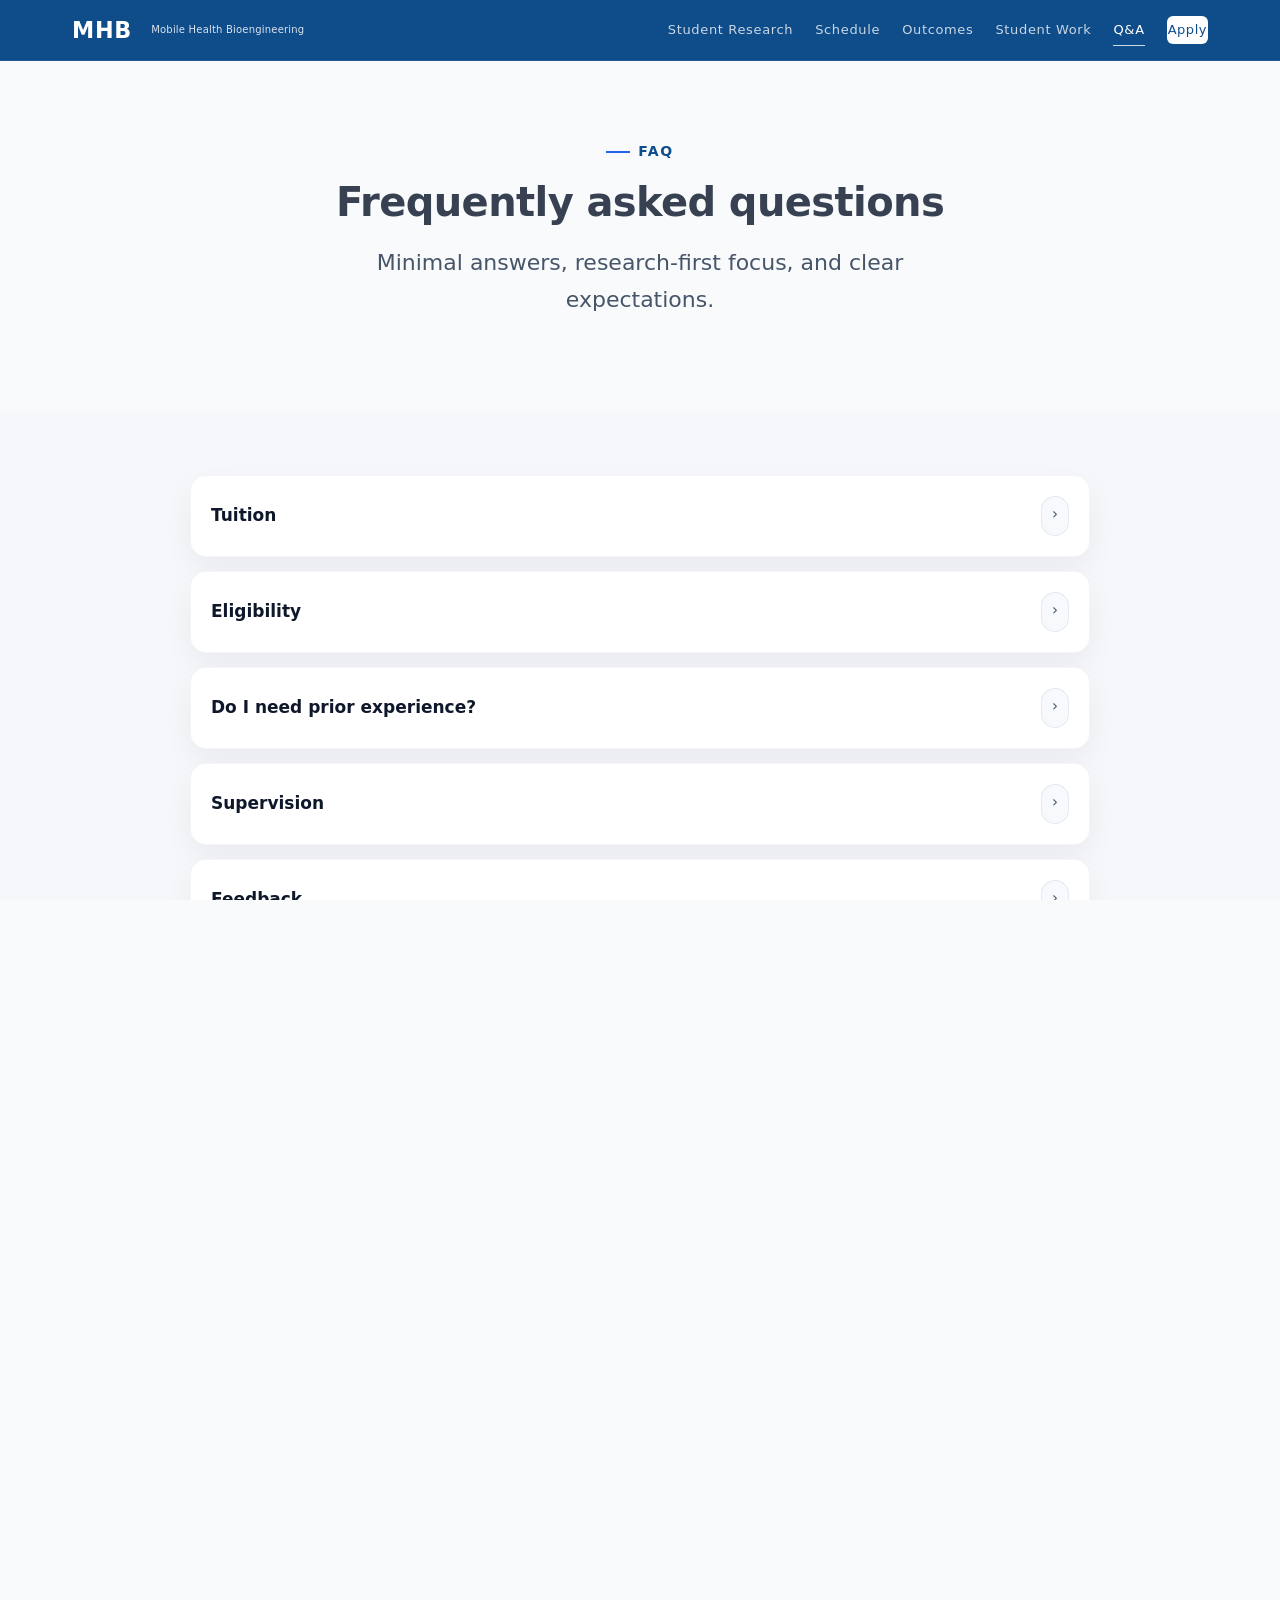
==== commit 384ae2d0: "content edits" ====
--- a/faq.html
+++ b/faq.html
@@ -154,15 +154,15 @@
         <div style="margin-top:6px;">Hands-on mobile health, sensing, and bioengineering research education.</div>
       </div>
       <div style="max-width:46ch;">
-        <div>Contact: <span class="muted">chris@sensewhyinc.com</span></div>
+        <div>Contact: <span class="muted">programs@sensewhyinc.com</span></div>
         <div style="margin-top:6px;">Selective mobile health and bioengineering research program.</div>
       </div>
-      <div class="footer-col footer-partner">
+      <!-- <div class="footer-col footer-partner">
         <div class="footer-partner-name">SenseWhy Inc.</div>
         <p class="footer-partner-tagline">Mobile health technology company · Wearable sensing, behavioral analytics, and digital health systems.</p>
         <p class="footer-partner-address">Chicago, Illinois, United States</p>
         <p class="footer-partner-web"><a href="https://www.sensewhyinc.com/" target="_blank" rel="noopener noreferrer">sensewhyinc.com</a></p>
-      </div>
+      </div> -->
     </div>
   </footer>
 
